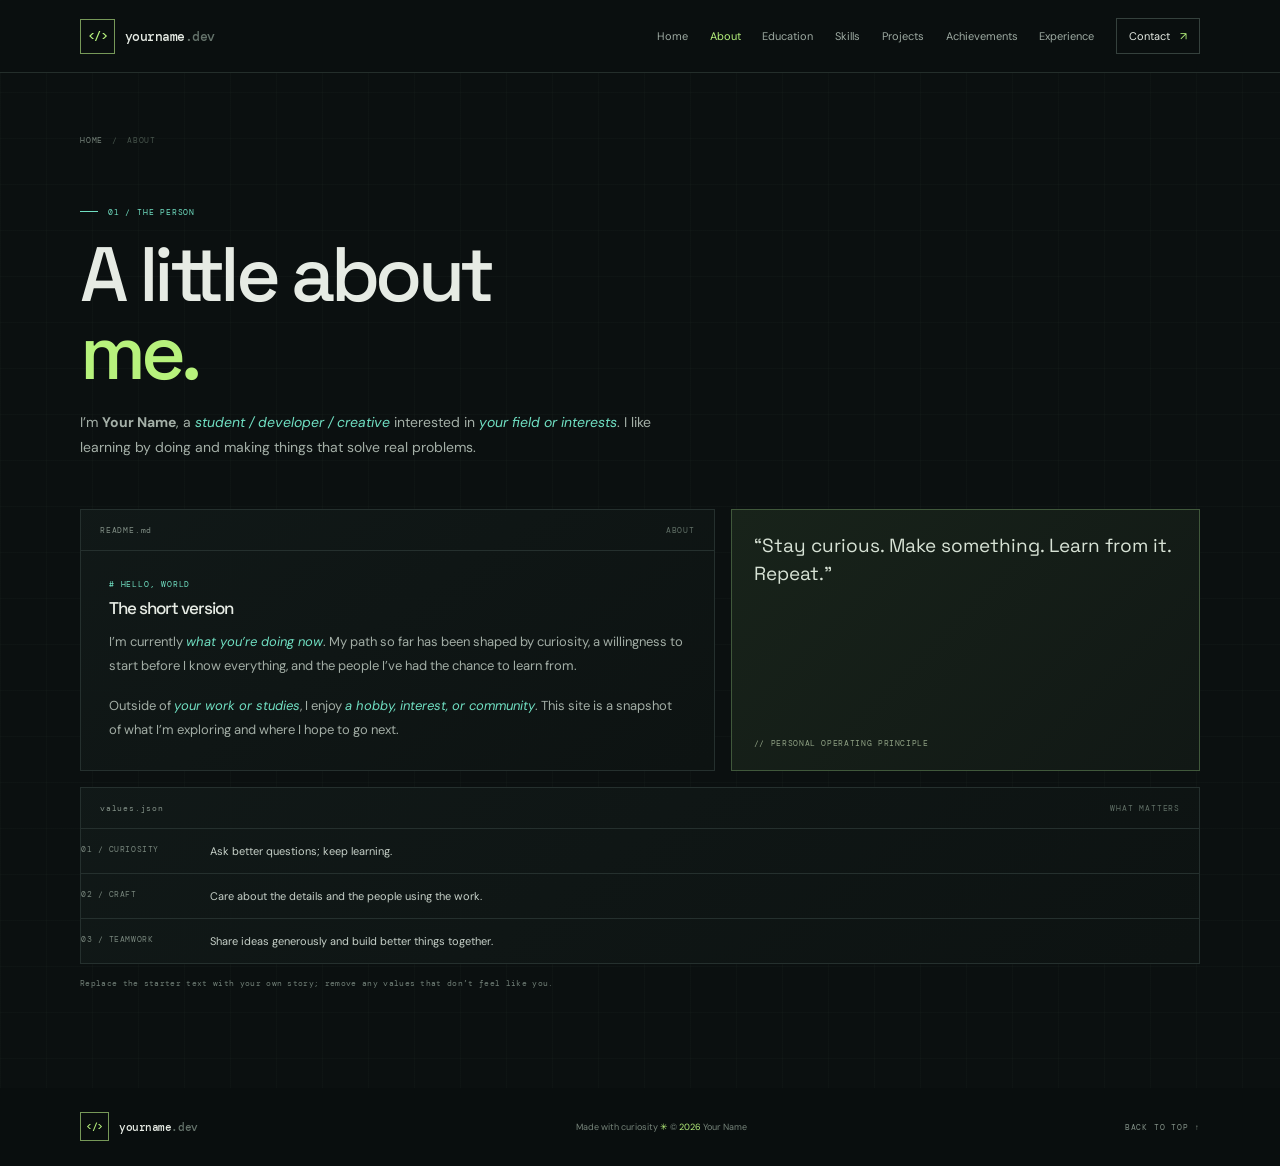
==== about/index.html @ 6dda8ee1 "Designing website" ====
<!doctype html>
<html lang="en">
  <head>
    <meta charset="utf-8"><meta name="viewport" content="width=device-width, initial-scale=1"><meta name="theme-color" content="#0b1010">
    <meta name="description" content="Get to know Your Name, their interests, and what they care about."><title>About — Your Name</title>
    <link rel="preconnect" href="https://fonts.googleapis.com"><link rel="preconnect" href="https://fonts.gstatic.com" crossorigin>
    <link href="https://fonts.googleapis.com/css2?family=DM+Mono:wght@400;500&family=DM+Sans:wght@400;500;600;700&family=Space+Grotesk:wght@400;500;600;700&display=swap" rel="stylesheet"><link rel="stylesheet" href="../style.css"><script src="../script.js" defer></script>
  </head>
  <body>
    <a class="skip-link" href="#main">Skip to content</a>
    <header class="site-header"><nav class="nav shell" aria-label="Main navigation"><a class="brand" href="../"><span class="brand-icon">&lt;/&gt;</span><span>yourname<span class="brand-muted">.dev</span></span></a><button class="menu-toggle" id="menu-toggle" type="button" aria-expanded="false" aria-controls="site-nav" aria-label="Open navigation"><span></span><span></span></button><div class="site-nav" id="site-nav"><a href="../">Home</a><a aria-current="page" href="../about/">About</a><a href="../education/">Education</a><a href="../skills/">Skills</a><a href="../projects/">Projects</a><a href="../achievements/">Achievements</a><a href="../experience/">Experience</a><a class="nav-cta" href="../contact/">Contact <span aria-hidden="true">↗</span></a></div></nav></header>
    <main id="main" class="page-shell shell">
      <div class="page-breadcrumb"><a href="../">HOME</a><span>/</span><span>ABOUT</span></div>
      <header class="page-head"><p class="page-label">01 / THE PERSON</p><h1>A little about<br><span>me.</span></h1><p class="page-lede">I’m <strong>Your Name</strong>, a <span class="placeholder">student / developer / creative</span> interested in <span class="placeholder">your field or interests</span>. I like learning by doing and making things that solve real problems.</p></header>
      <div class="page-grid">
        <section class="content-panel"><div class="panel-heading"><span>README.md</span><span>ABOUT</span></div><div class="content-pad"><span class="detail-label"># HELLO, WORLD</span><h2 class="detail-title">The short version</h2><p class="detail-copy">I’m currently <span class="placeholder">what you’re doing now</span>. My path so far has been shaped by curiosity, a willingness to start before I know everything, and the people I’ve had the chance to learn from.</p><p class="detail-copy">Outside of <span class="placeholder">your work or studies</span>, I enjoy <span class="placeholder">a hobby, interest, or community</span>. This site is a snapshot of what I’m exploring and where I hope to go next.</p></div></section>
        <aside class="quote-panel"><p>“Stay curious. Make something. Learn from it. Repeat.”</p><span>// PERSONAL OPERATING PRINCIPLE</span></aside>
      </div>
      <section class="content-panel spaced-top"><div class="panel-heading"><span>values.json</span><span>WHAT MATTERS</span></div><ul class="data-list content-pad"><li><span>01 / CURIOSITY</span><span>Ask better questions; keep learning.</span></li><li><span>02 / CRAFT</span><span>Care about the details and the people using the work.</span></li><li><span>03 / TEAMWORK</span><span>Share ideas generously and build better things together.</span></li></ul></section>
      <p class="edit-hint">Replace the starter text with your own story; remove any values that don’t feel like you.</p>
    </main>
    <footer class="site-footer"><div class="shell footer-inner"><a class="brand" href="../"><span class="brand-icon">&lt;/&gt;</span><span>yourname<span class="brand-muted">.dev</span></span></a><p>Made with curiosity <span>✳</span> © <span id="year">2026</span> Your Name</p><a class="back-top" href="#main">BACK TO TOP ↑</a></div></footer>
  </body>
</html>
---- style.css ----
:root {
  color-scheme: dark;
  --bg: #0b1010;
  --panel: #101818;
  --panel-raised: #141d1c;
  --line: #25302e;
  --line-bright: #35413d;
  --text: #e6ebe4;
  --muted: #97a39b;
  --quiet: #65736b;
  --green: #b7f27c;
  --mint: #70dfc2;
  --orange: #e4a775;
  --mono: "DM Mono", Consolas, monospace;
  --sans: "DM Sans", Arial, sans-serif;
  --display: "Space Grotesk", Arial, sans-serif;
}

* { box-sizing: border-box; }
html { scroll-behavior: smooth; scroll-padding-top: 85px; }
body { margin: 0; background-color: var(--bg); background-image: linear-gradient(rgb(157 200 162 / 2.2%) 1px, transparent 1px), linear-gradient(90deg, rgb(157 200 162 / 2.2%) 1px, transparent 1px); background-size: 46px 46px; color: var(--text); font-family: var(--sans); -webkit-font-smoothing: antialiased; }
a { color: inherit; text-decoration: none; }
button { font: inherit; }
.shell { width: min(1120px, calc(100% - 64px)); margin-inline: auto; }
.skip-link { position: absolute; z-index: 20; top: 8px; left: 8px; padding: 12px 16px; transform: translateY(-150%); background: var(--green); color: var(--bg); }
.skip-link:focus { transform: translateY(0); }
.site-header { position: sticky; z-index: 10; top: 0; border-bottom: 1px solid rgb(54 68 62 / 60%); background: rgb(11 16 16 / 90%); backdrop-filter: blur(16px); }
.nav { min-height: 72px; display: flex; align-items: center; justify-content: space-between; gap: 25px; }
.brand { display: inline-flex; flex: 0 0 auto; align-items: center; gap: 10px; font-family: var(--mono); font-size: 13px; font-weight: 500; letter-spacing: -.04em; }
.brand-icon { display: grid; width: 35px; height: 35px; place-items: center; border: 1px solid #769858; color: var(--green); font-size: 12px; }
.brand-muted { color: var(--quiet); }
.site-nav { display: flex; align-items: center; gap: clamp(12px, 1.7vw, 23px); color: #9eaaa2; font-size: 11px; }
.site-nav a { transition: color .18s ease; }
.site-nav a:hover, .site-nav a[aria-current="page"] { color: var(--green); }
.site-nav .nav-cta { padding: 10px 12px; border: 1px solid var(--line-bright); color: var(--text); }
.nav-cta span { margin-left: 7px; color: var(--green); }
.menu-toggle { display: none; }
.hero { position: relative; min-height: 620px; display: grid; grid-template-columns: 1.04fr .96fr; align-items: center; gap: 52px; padding-top: 64px; padding-bottom: 104px; overflow: hidden; }
.hero-copy { position: relative; z-index: 1; }
.eyebrow, .section-kicker, .route-number, .window-bar, .line-no, .window-status, .hero-meta, .hero-bottom, .page-breadcrumb, .page-label, .page-tag, .skill-label, .timeline-date, .project-index, .project-category, .contact-ascii, .back-top, .edit-hint, .detail-label { font-family: var(--mono); font-size: 9px; font-weight: 400; letter-spacing: .1em; }
.eyebrow { margin: 0 0 24px; color: #829087; }
.live-dot, .availability-dot { display: inline-block; width: 7px; height: 7px; margin-right: 8px; border-radius: 50%; background: var(--green); box-shadow: 0 0 10px rgb(183 242 124 / 48%); }
.slash { padding: 0 8px; color: #4a5850; }
h1, h2, h3, p { margin-top: 0; }
h1, h2 { font-family: var(--display); font-weight: 500; letter-spacing: -.06em; }
h1 { margin-bottom: 25px; font-size: clamp(52px, 6vw, 76px); line-height: 1.02; }
h1 span, h2 span, h2 em { color: var(--green); font-weight: 500; }
.hero-lede { max-width: 470px; margin-bottom: 30px; color: #a7b1a9; font-size: 14px; line-height: 1.85; }
.hero-lede strong { color: var(--text); font-weight: 600; }
.placeholder { color: var(--mint); font-style: italic; }
.hero-actions { display: flex; flex-wrap: wrap; align-items: center; gap: 12px; }
.button { display: inline-flex; min-height: 46px; align-items: center; justify-content: center; gap: 20px; padding: 0 16px; font-size: 11px; transition: transform .18s ease, background .18s ease, border-color .18s ease; }
.button:hover { transform: translateY(-2px); }
.button-primary { background: var(--green); color: #10170e; font-weight: 700; }
.button-primary:hover { background: #c9ffa0; }
.button-primary span { font-size: 15px; }
.button-quiet { border: 1px solid var(--line-bright); color: #c3cdc5; }
.button-quiet span { color: var(--mint); }
.hero-meta { display: flex; align-items: center; gap: 10px; margin-top: 44px; color: #87948b; font-size: 8px; }
.availability-dot { width: 6px; height: 6px; margin-right: 5px; background: var(--mint); box-shadow: none; }
.meta-divider { color: #455149; }

.code-window { position: relative; z-index: 1; width: min(100%, 465px); justify-self: end; border: 1px solid #34413b; background: #0d1414; box-shadow: 0 24px 80px rgb(0 0 0 / 30%); }
.window-bar { height: 43px; display: grid; grid-template-columns: 1fr 1fr 1fr; align-items: center; border-bottom: 1px solid #26312d; color: #78857d; font-size: 9px; text-align: center; }
.window-dots { display: flex; gap: 5px; padding-left: 14px; }
.window-dots i { width: 7px; height: 7px; border-radius: 50%; background: #536258; }
.window-dots i:first-child { background: #be7c69; }
.window-dots i:nth-child(2) { background: #d7b26d; }
.window-dots i:nth-child(3) { background: #8db979; }
.window-menu { padding-right: 13px; text-align: right; }
.code-body { position: relative; z-index: 1; padding: 27px 19px 22px; background: linear-gradient(145deg, rgb(16 25 23 / 98%), rgb(12 18 18 / 98%)); font-family: var(--mono); font-size: clamp(10px, 1.2vw, 12px); line-height: 2.15; }
.code-line { display: grid; grid-template-columns: 34px 1fr; white-space: nowrap; }
.line-no { color: #526057; font-size: 9px; }
.code-purple { color: #c69bf0; font-weight: 400; }
.code-blue { color: #80c4e6; font-weight: 400; }
.code-green { color: #b7df8c; font-weight: 400; }
.code-orange { color: var(--orange); font-weight: 400; }
.code-cursor { display: flex; align-items: center; gap: 9px; margin: 24px 0 0 34px; padding-top: 12px; border-top: 1px solid #26312d; color: #91a096; font-size: 10px; }
.code-cursor .prompt { color: var(--green); }
.code-cursor i { width: 6px; height: 13px; background: var(--green); animation: blink 1.1s steps(2, start) infinite; }
@keyframes blink { to { visibility: hidden; } }
.window-status { display: flex; justify-content: space-between; gap: 8px; padding: 10px 13px; border-top: 1px solid #26312d; color: #728078; font-size: 7px; letter-spacing: .04em; }
.window-status i { display: inline-block; width: 5px; height: 5px; margin-right: 4px; border-radius: 50%; background: var(--mint); }
.hero-orbit { position: absolute; z-index: -1; width: 180px; height: 180px; border: 1px solid rgb(183 242 124 / 12%); border-radius: 50%; pointer-events: none; }
.orbit-a { top: -76px; right: -72px; }
.orbit-b { right: -24px; bottom: -33px; width: 108px; height: 108px; border-color: rgb(112 223 194 / 14%); }
.hero-bottom { position: absolute; right: 0; bottom: 30px; left: 0; display: flex; justify-content: space-between; color: #5c6a61; font-size: 8px; }
.hero-bottom span span { padding-left: 6px; color: var(--green); }

.intro-strip { border-top: 1px solid var(--line); border-bottom: 1px solid var(--line); background: rgb(16 24 23 / 78%); }
.intro-inner { min-height: 130px; display: grid; grid-template-columns: 170px 1fr auto; gap: 28px; align-items: center; }
.section-kicker { color: #8a968e; font-size: 8px; white-space: nowrap; }
.section-kicker span { color: var(--green); }
.intro-inner > p { max-width: 590px; margin: 0; color: #b1bdb4; font-family: var(--display); font-size: 17px; line-height: 1.6; }
.intro-inner > p em { color: var(--text); font-style: normal; }
.inline-link { color: var(--green); font-size: 10px; white-space: nowrap; }
.inline-link span { padding-left: 7px; }
.routes-section { padding-top: 99px; padding-bottom: 106px; }
.section-heading { display: flex; align-items: end; justify-content: space-between; gap: 30px; margin-bottom: 36px; }
.section-heading .eyebrow { margin-bottom: 13px; }
h2 { margin-bottom: 0; font-size: clamp(38px, 4vw, 52px); line-height: 1.08; }
.section-heading > p { max-width: 260px; margin-bottom: 5px; color: #89968d; font-size: 12px; line-height: 1.7; }
.route-grid { display: grid; grid-template-columns: repeat(4, 1fr); gap: 12px; }
.route-card { position: relative; min-height: 180px; padding: 20px; overflow: hidden; border: 1px solid var(--line); background: linear-gradient(145deg, #121a19, #0d1413); transition: border-color .2s ease, transform .2s ease, background .2s ease; }
.route-card:hover { transform: translateY(-3px); border-color: #708e60; background: #131d18; }
.route-number { position: absolute; top: 20px; right: 19px; color: #5c6a61; font-size: 8px; }
.route-icon { display: block; margin: 3px 0 20px; color: var(--green); font-family: var(--mono); font-size: 22px; }
.route-card h3 { margin-bottom: 7px; font-family: var(--display); font-size: 15px; font-weight: 500; }
.route-card p { max-width: 190px; margin-bottom: 0; color: #839087; font-size: 10px; line-height: 1.65; }
.route-arrow { position: absolute; right: 18px; bottom: 16px; color: #7d8b81; font-size: 13px; transition: color .2s ease, transform .2s ease; }
.route-card:hover .route-arrow { transform: translate(2px, -2px); color: var(--green); }
.route-card-accent { border-color: #536f47; background: linear-gradient(145deg, #18231a, #101815); }
.route-card-accent .route-icon, .route-card-accent .route-arrow { color: var(--green); }
.home-contact { border-top: 1px solid var(--line); border-bottom: 1px solid var(--line); background: #101715; }
.home-contact-inner { position: relative; min-height: 300px; display: grid; grid-template-columns: 170px 1fr; gap: 28px; align-items: start; padding-top: 55px; padding-bottom: 55px; overflow: hidden; }
.home-contact-inner > div { position: relative; z-index: 1; }
.home-contact-inner h2 { margin: -8px 0 23px; font-size: clamp(43px, 5vw, 60px); }
.contact-ascii { position: absolute; right: 6%; bottom: 50px; color: rgb(183 242 124 / 10%); font-size: clamp(42px, 7vw, 85px); letter-spacing: -.1em; }
.site-footer { background: #090e0e; }
.footer-inner { min-height: 78px; display: flex; align-items: center; justify-content: space-between; gap: 18px; }
.footer-inner .brand-icon { width: 29px; height: 29px; font-size: 10px; }
.footer-inner .brand { font-size: 11px; }
.footer-inner p { margin: 0; color: #76847a; font-size: 9px; }
.footer-inner p span { color: var(--green); }
.back-top { color: #829087; font-size: 8px; }
.back-top:hover { color: var(--green); }
:focus-visible { outline: 2px solid var(--green); outline-offset: 4px; }

/* Shared layout for the individual portfolio routes */
.page-shell { min-height: calc(100vh - 151px); padding-top: 62px; padding-bottom: 100px; }
.spaced-top { margin-top: 16px; }
.spaced-top-large { margin-top: 20px; }
.page-breadcrumb { display: flex; gap: 9px; align-items: center; margin-bottom: 51px; color: #758279; font-size: 8px; }
.page-breadcrumb a:hover { color: var(--green); }
.page-breadcrumb span { color: #46534b; }
.page-head { max-width: 760px; margin-bottom: 48px; }
.page-label { display: inline-flex; gap: 10px; align-items: center; margin-bottom: 18px; color: var(--mint); font-size: 8px; }
.page-label::before { width: 18px; height: 1px; background: var(--mint); content: ""; }
.page-head h1 { margin: 0 0 18px; font-size: clamp(49px, 7vw, 77px); }
.page-head h1 span { color: var(--green); }
.page-lede { max-width: 620px; margin: 0; color: #a4afa7; font-size: 14px; line-height: 1.85; }
.content-panel { border: 1px solid var(--line); background: linear-gradient(145deg, rgb(17 25 24 / 95%), rgb(13 19 18 / 96%)); }
.panel-heading { display: flex; justify-content: space-between; gap: 15px; align-items: center; padding: 15px 19px; border-bottom: 1px solid var(--line); color: #829087; font-family: var(--mono); font-size: 8px; letter-spacing: .1em; }
.panel-heading span:last-child { color: #617067; }
.content-pad { padding: 28px; }
.page-grid { display: grid; grid-template-columns: 1.15fr .85fr; gap: 16px; }
.page-grid-equal { grid-template-columns: repeat(2, 1fr); }
.detail-label { display: block; margin-bottom: 10px; color: var(--mint); font-size: 8px; }
.detail-copy { max-width: 640px; margin-bottom: 16px; color: #a2ada5; font-size: 13px; line-height: 1.85; }
.detail-copy:last-child { margin-bottom: 0; }
.detail-title { margin-bottom: 12px; font-family: var(--display); font-size: 17px; font-weight: 500; }
.data-list { margin: 0; padding: 0; list-style: none; }
.data-list li { display: grid; grid-template-columns: 115px 1fr; gap: 14px; padding: 15px 0; border-bottom: 1px solid var(--line); font-size: 11px; }
.data-list li:last-child { border-bottom: 0; }
.data-list span:first-child { color: #78867d; font-family: var(--mono); font-size: 8px; letter-spacing: .07em; }
.data-list span:last-child { color: #c6d0c8; }
.quote-panel { display: flex; min-height: 165px; flex-direction: column; justify-content: space-between; padding: 22px; border: 1px solid #40583b; background: linear-gradient(135deg, #18231a, #111815); }
.quote-panel p { margin-bottom: 15px; color: #d7e2d5; font-family: var(--display); font-size: 19px; line-height: 1.45; }
.quote-panel span { color: #8fa184; font-family: var(--mono); font-size: 8px; letter-spacing: .08em; }
.timeline { border-top: 1px solid var(--line); }
.timeline-item { display: grid; grid-template-columns: 140px 1fr 25px; gap: 20px; align-items: start; padding: 23px 4px; border-bottom: 1px solid var(--line); }
.timeline-date { padding-top: 4px; color: var(--mint); font-size: 8px; }
.timeline-item h2, .timeline-item h3 { margin-bottom: 7px; font-family: var(--display); font-size: 16px; font-weight: 500; letter-spacing: -.02em; }
.timeline-place { margin-bottom: 8px; color: #99a59c; font-size: 11px; }
.timeline-detail { max-width: 650px; margin: 0; color: #7f8d83; font-size: 11px; line-height: 1.75; }
.timeline-arrow { color: var(--green); font-family: var(--mono); font-size: 13px; }
.skill-groups { display: grid; gap: 12px; }
.skill-group { padding: 20px; border: 1px solid var(--line); background: #101716; }
.skill-label { display: block; margin-bottom: 15px; color: var(--mint); font-size: 8px; }
.skill-tags { display: flex; flex-wrap: wrap; gap: 8px; }
.skill-tags span { padding: 9px 11px; border: 1px solid #303c36; color: #c0ccc3; font-size: 10px; }
.project-list { display: grid; grid-template-columns: repeat(2, 1fr); gap: 14px; }
.project-card { border: 1px solid var(--line); background: #101716; }
.project-art { position: relative; min-height: 170px; display: grid; place-items: center; overflow: hidden; border-bottom: 1px solid var(--line); background: radial-gradient(ellipse at 68% 30%, rgb(183 242 124 / 17%), transparent 48%), linear-gradient(135deg, #14221b, #101716); }
.project-art::before, .project-art::after { position: absolute; width: 180px; height: 180px; border: 1px solid rgb(183 242 124 / 15%); border-radius: 50%; content: ""; }
.project-art::after { width: 120px; height: 120px; border-color: rgb(112 223 194 / 20%); }
.project-art-peach { background: radial-gradient(ellipse at 65% 35%, rgb(228 167 117 / 19%), transparent 47%), linear-gradient(135deg, #201b17, #101716); }
.project-art-blue { background: radial-gradient(ellipse at 65% 35%, rgb(112 185 223 / 18%), transparent 47%), linear-gradient(135deg, #141b22, #101716); }
.project-art-text { position: relative; z-index: 1; color: #d6e0d6; font-family: var(--mono); font-size: 11px; letter-spacing: .14em; }
.project-info { padding: 19px; }
.project-info h2, .project-info h3 { margin-bottom: 8px; font-family: var(--display); font-size: 16px; font-weight: 500; }
.project-info p { margin-bottom: 14px; color: #89968c; font-size: 11px; line-height: 1.7; }
.project-meta { display: flex; justify-content: space-between; gap: 10px; color: #79867e; font-family: var(--mono); font-size: 7px; letter-spacing: .07em; }
.achievement-list { border-top: 1px solid var(--line); }
.achievement { display: grid; grid-template-columns: 105px 1fr 35px; gap: 18px; align-items: center; padding: 21px 5px; border-bottom: 1px solid var(--line); }
.achievement-year { color: var(--mint); font-family: var(--mono); font-size: 8px; }
.achievement h2, .achievement h3 { margin-bottom: 6px; font-family: var(--display); font-size: 15px; font-weight: 500; letter-spacing: -.02em; }
.achievement p { margin: 0; color: #89968c; font-size: 10px; line-height: 1.6; }
.achievement-mark { color: var(--green); font-size: 17px; text-align: center; }
.contact-grid { display: grid; grid-template-columns: 1fr 1fr; gap: 14px; }
.contact-card { display: flex; min-height: 110px; flex-direction: column; justify-content: space-between; padding: 18px; border: 1px solid var(--line); background: #101716; transition: border-color .2s ease; }
a.contact-card:hover { border-color: #6d8d5b; }
.contact-card-label { color: #839087; font-family: var(--mono); font-size: 8px; letter-spacing: .1em; }
.contact-card-value { display: flex; justify-content: space-between; gap: 12px; color: #dce5dc; font-size: 13px; overflow-wrap: anywhere; }
.contact-card-value span:last-child { color: var(--green); }
.edit-hint { margin: 14px 0 0; color: #728078; font-size: 8px; letter-spacing: .04em; }

@media (max-width: 1050px) {
  .site-nav { gap: 12px; font-size: 10px; }
  .brand { font-size: 11px; }
  .hero { gap: 30px; }
}
@media (max-width: 820px) {
  .shell { width: min(100% - 48px, 680px); }
  .nav { min-height: 66px; }
  .menu-toggle { display: flex; width: 40px; height: 40px; flex-direction: column; align-items: center; justify-content: center; gap: 6px; border: 1px solid var(--line-bright); background: transparent; cursor: pointer; }
  .menu-toggle span { width: 16px; height: 1px; background: var(--text); transition: transform .18s ease; }
  .menu-toggle[aria-expanded="true"] span:first-child { transform: translateY(3.5px) rotate(45deg); }
  .menu-toggle[aria-expanded="true"] span:last-child { transform: translateY(-3.5px) rotate(-45deg); }
  .site-nav { position: absolute; top: 65px; right: 0; left: 0; display: none; align-items: stretch; gap: 0; padding: 8px 24px 20px; border-bottom: 1px solid var(--line); background: #0b1010; }
  .site-nav.is-open { display: flex; flex-direction: column; }
  .site-nav a { padding: 12px 0; border-bottom: 1px solid #202a26; }
  .site-nav .nav-cta { align-self: flex-start; margin-top: 12px; padding: 10px 12px; border: 1px solid var(--line-bright); }
  .hero { min-height: auto; grid-template-columns: 1fr .9fr; gap: 22px; padding-top: 75px; padding-bottom: 105px; }
  h1 { font-size: clamp(47px, 7.5vw, 64px); }
  .code-body { padding-inline: 12px; }
  .intro-inner { grid-template-columns: 130px 1fr; gap: 20px; padding-top: 25px; padding-bottom: 25px; }
  .intro-inner .inline-link { grid-column: 2; }
  .route-grid { grid-template-columns: repeat(2, 1fr); }
  .page-shell { padding-top: 42px; }
}
@media (max-width: 560px) {
  .shell { width: calc(100% - 36px); }
  .hero { display: flex; flex-direction: column; align-items: stretch; gap: 42px; padding-top: 63px; padding-bottom: 85px; }
  .hero-copy { max-width: 450px; }
  h1 { font-size: clamp(48px, 13vw, 68px); }
  .hero-lede { font-size: 13px; }
  .hero-meta { flex-wrap: wrap; margin-top: 32px; }
  .code-window { width: 100%; }
  .code-body { padding: 21px 16px; font-size: 11px; }
  .hero-bottom { bottom: 27px; font-size: 7px; }
  .intro-inner { grid-template-columns: 1fr; gap: 13px; padding-top: 24px; padding-bottom: 24px; }
  .intro-inner > p { font-size: 16px; }
  .intro-inner .inline-link { grid-column: auto; }
  .routes-section { padding-top: 68px; padding-bottom: 70px; }
  .section-heading { align-items: start; flex-direction: column; gap: 15px; }
  .section-heading > p { margin-bottom: 0; }
  .route-grid { gap: 9px; }
  .route-card { min-height: 165px; padding: 15px; }
  .route-number { top: 15px; right: 14px; }
  .route-icon { margin-bottom: 16px; }
  .route-card h3 { font-size: 14px; }
  .route-card p { font-size: 9px; }
  .home-contact-inner { min-height: 270px; grid-template-columns: 1fr; gap: 30px; padding-top: 35px; padding-bottom: 40px; }
  .contact-ascii { right: 0; bottom: 22px; font-size: 40px; }
  .footer-inner { min-height: 0; flex-wrap: wrap; padding-top: 19px; padding-bottom: 19px; }
  .footer-inner p { order: 3; width: 100%; }
  .page-shell { min-height: calc(100vh - 130px); padding-top: 32px; padding-bottom: 70px; }
  .page-breadcrumb { margin-bottom: 36px; }
  .page-head { margin-bottom: 32px; }
  .page-head h1 { font-size: clamp(47px, 13vw, 64px); }
  .page-lede { font-size: 12px; }
  .page-grid, .page-grid-equal, .project-list, .contact-grid { grid-template-columns: 1fr; }
  .content-pad { padding: 20px; }
  .timeline-item { grid-template-columns: 1fr 20px; gap: 12px; }
  .timeline-date { grid-column: 1 / -1; }
  .timeline-item > div { grid-column: 1; }
  .timeline-arrow { grid-column: 2; grid-row: 2; }
  .achievement { grid-template-columns: 65px 1fr 20px; gap: 10px; }
  .achievement h2, .achievement h3 { font-size: 13px; line-height: 1.4; }
  .data-list li { grid-template-columns: 85px 1fr; gap: 9px; }
}
@media (prefers-reduced-motion: reduce) {
  *, *::before, *::after { scroll-behavior: auto !important; animation-duration: .01ms !important; animation-iteration-count: 1 !important; transition-duration: .01ms !important; }
}
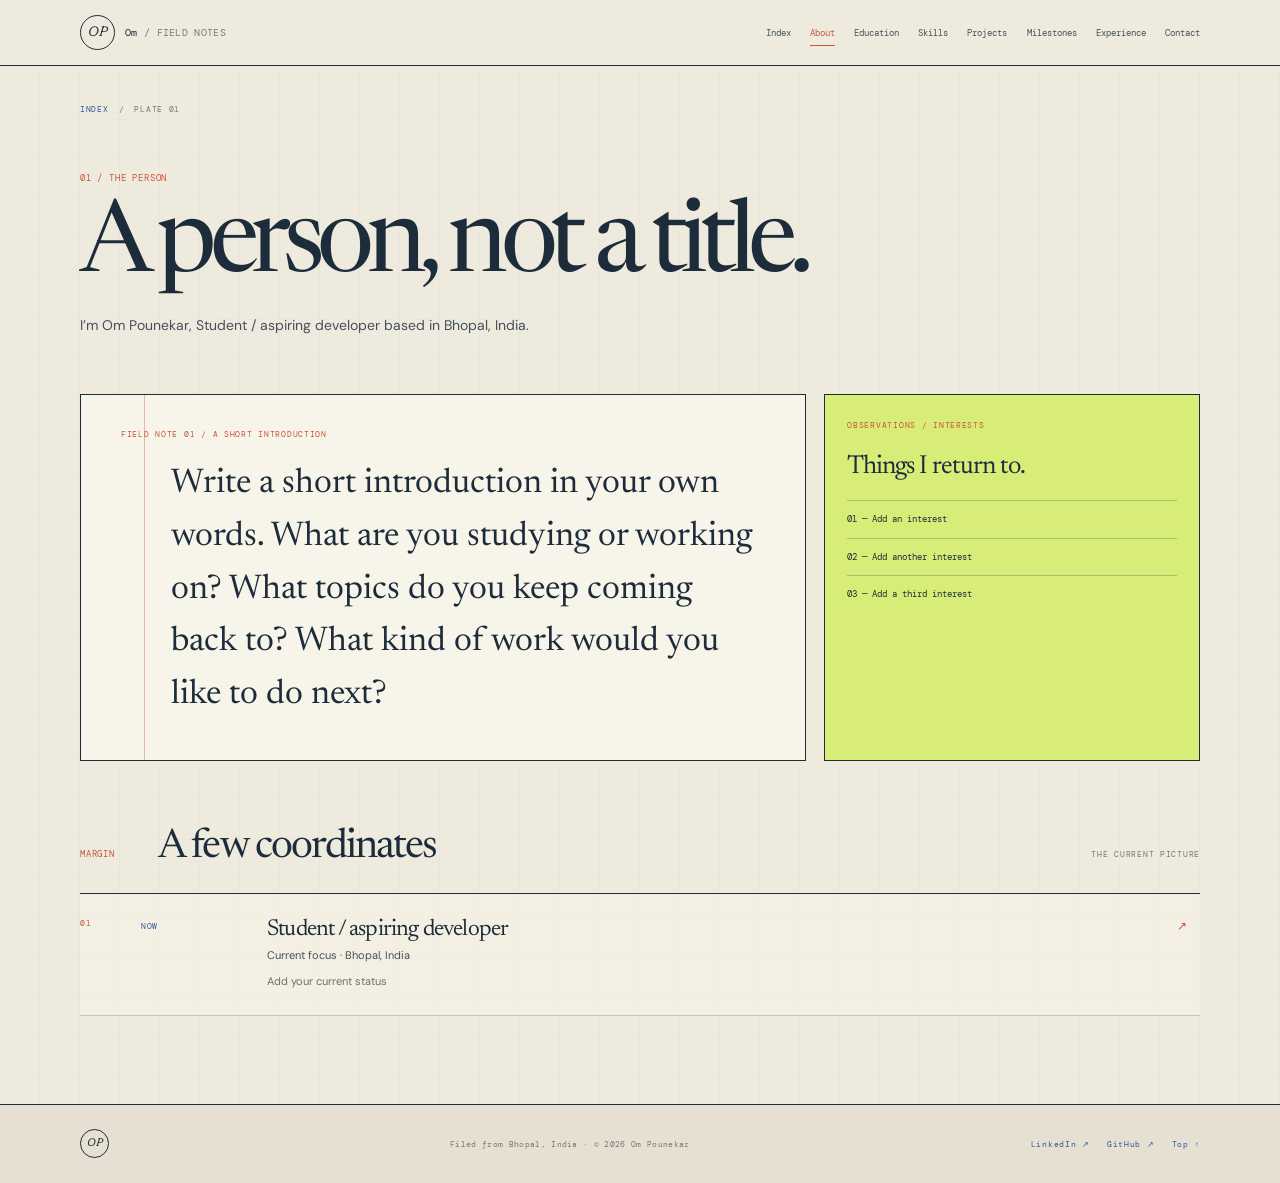
==== commit aadd8935: "New design" ====
--- a/about/index.html
+++ b/about/index.html
@@ -1,24 +1,20 @@
 <!doctype html>
 <html lang="en">
   <head>
-    <meta charset="utf-8"><meta name="viewport" content="width=device-width, initial-scale=1"><meta name="theme-color" content="#0b1010">
-    <meta name="description" content="Get to know Your Name, their interests, and what they care about."><title>About — Your Name</title>
-    <link rel="preconnect" href="https://fonts.googleapis.com"><link rel="preconnect" href="https://fonts.gstatic.com" crossorigin>
-    <link href="https://fonts.googleapis.com/css2?family=DM+Mono:wght@400;500&family=DM+Sans:wght@400;500;600;700&family=Space+Grotesk:wght@400;500;600;700&display=swap" rel="stylesheet"><link rel="stylesheet" href="../style.css"><script src="../script.js" defer></script>
+    <meta charset="utf-8">
+    <meta name="viewport" content="width=device-width, initial-scale=1">
+    <meta name="theme-color" content="#eeeadd">
+    <meta name="description" content="About Om Pounekar — interests, background, and current focus.">
+    <title>About — Om Pounekar</title>
+    <link rel="preconnect" href="https://fonts.googleapis.com">
+    <link rel="preconnect" href="https://fonts.gstatic.com" crossorigin>
+    <link href="https://fonts.googleapis.com/css2?family=DM+Mono:wght@400;500&family=DM+Sans:wght@400;500;600;700&family=Newsreader:opsz,wght@6..72,400;6..72,500;6..72,600&family=Space+Grotesk:wght@400;500;600;700&display=swap" rel="stylesheet">
+    <link rel="stylesheet" href="../style.css">
+    <script src="../script.js" defer></script>
   </head>
-  <body>
+  <body data-page="about" data-base="../" data-profile="../profile.json">
     <a class="skip-link" href="#main">Skip to content</a>
-    <header class="site-header"><nav class="nav shell" aria-label="Main navigation"><a class="brand" href="../"><span class="brand-icon">&lt;/&gt;</span><span>yourname<span class="brand-muted">.dev</span></span></a><button class="menu-toggle" id="menu-toggle" type="button" aria-expanded="false" aria-controls="site-nav" aria-label="Open navigation"><span></span><span></span></button><div class="site-nav" id="site-nav"><a href="../">Home</a><a aria-current="page" href="../about/">About</a><a href="../education/">Education</a><a href="../skills/">Skills</a><a href="../projects/">Projects</a><a href="../achievements/">Achievements</a><a href="../experience/">Experience</a><a class="nav-cta" href="../contact/">Contact <span aria-hidden="true">↗</span></a></div></nav></header>
-    <main id="main" class="page-shell shell">
-      <div class="page-breadcrumb"><a href="../">HOME</a><span>/</span><span>ABOUT</span></div>
-      <header class="page-head"><p class="page-label">01 / THE PERSON</p><h1>A little about<br><span>me.</span></h1><p class="page-lede">I’m <strong>Your Name</strong>, a <span class="placeholder">student / developer / creative</span> interested in <span class="placeholder">your field or interests</span>. I like learning by doing and making things that solve real problems.</p></header>
-      <div class="page-grid">
-        <section class="content-panel"><div class="panel-heading"><span>README.md</span><span>ABOUT</span></div><div class="content-pad"><span class="detail-label"># HELLO, WORLD</span><h2 class="detail-title">The short version</h2><p class="detail-copy">I’m currently <span class="placeholder">what you’re doing now</span>. My path so far has been shaped by curiosity, a willingness to start before I know everything, and the people I’ve had the chance to learn from.</p><p class="detail-copy">Outside of <span class="placeholder">your work or studies</span>, I enjoy <span class="placeholder">a hobby, interest, or community</span>. This site is a snapshot of what I’m exploring and where I hope to go next.</p></div></section>
-        <aside class="quote-panel"><p>“Stay curious. Make something. Learn from it. Repeat.”</p><span>// PERSONAL OPERATING PRINCIPLE</span></aside>
-      </div>
-      <section class="content-panel spaced-top"><div class="panel-heading"><span>values.json</span><span>WHAT MATTERS</span></div><ul class="data-list content-pad"><li><span>01 / CURIOSITY</span><span>Ask better questions; keep learning.</span></li><li><span>02 / CRAFT</span><span>Care about the details and the people using the work.</span></li><li><span>03 / TEAMWORK</span><span>Share ideas generously and build better things together.</span></li></ul></section>
-      <p class="edit-hint">Replace the starter text with your own story; remove any values that don’t feel like you.</p>
-    </main>
-    <footer class="site-footer"><div class="shell footer-inner"><a class="brand" href="../"><span class="brand-icon">&lt;/&gt;</span><span>yourname<span class="brand-muted">.dev</span></span></a><p>Made with curiosity <span>✳</span> © <span id="year">2026</span> Your Name</p><a class="back-top" href="#main">BACK TO TOP ↑</a></div></footer>
+    <div id="app"><p class="loading-note">Unfolding the field notes…</p></div>
+    <noscript>This portfolio needs JavaScript to display the profile stored in profile.json.</noscript>
   </body>
 </html>
--- a/style.css
+++ b/style.css
@@ -1,265 +1,299 @@
 :root {
-  color-scheme: dark;
-  --bg: #0b1010;
-  --panel: #101818;
-  --panel-raised: #141d1c;
-  --line: #25302e;
-  --line-bright: #35413d;
-  --text: #e6ebe4;
-  --muted: #97a39b;
-  --quiet: #65736b;
-  --green: #b7f27c;
-  --mint: #70dfc2;
-  --orange: #e4a775;
+  color-scheme: light;
+  --paper: #eeeadd;
+  --paper-light: #f7f4e9;
+  --paper-shadow: #ded8c7;
+  --ink: #1d2c3b;
+  --ink-soft: #44515a;
+  --muted: #767a74;
+  --line: #c9c4b5;
+  --line-dark: #a9a495;
+  --red: #c95638;
+  --blue: #3159a1;
+  --acid: #d7ed78;
   --mono: "DM Mono", Consolas, monospace;
   --sans: "DM Sans", Arial, sans-serif;
   --display: "Space Grotesk", Arial, sans-serif;
+  --serif: "Newsreader", Georgia, serif;
 }
 
 * { box-sizing: border-box; }
 html { scroll-behavior: smooth; scroll-padding-top: 85px; }
-body { margin: 0; background-color: var(--bg); background-image: linear-gradient(rgb(157 200 162 / 2.2%) 1px, transparent 1px), linear-gradient(90deg, rgb(157 200 162 / 2.2%) 1px, transparent 1px); background-size: 46px 46px; color: var(--text); font-family: var(--sans); -webkit-font-smoothing: antialiased; }
+body {
+  margin: 0;
+  background-color: var(--paper);
+  background-image: linear-gradient(90deg, transparent 0 39px, rgb(49 89 161 / 6%) 40px, transparent 41px), linear-gradient(transparent 0 39px, rgb(49 89 161 / 6%) 40px, transparent 41px);
+  background-size: 40px 40px;
+  color: var(--ink);
+  font-family: var(--sans);
+  -webkit-font-smoothing: antialiased;
+}
 a { color: inherit; text-decoration: none; }
 button { font: inherit; }
-.shell { width: min(1120px, calc(100% - 64px)); margin-inline: auto; }
-.skip-link { position: absolute; z-index: 20; top: 8px; left: 8px; padding: 12px 16px; transform: translateY(-150%); background: var(--green); color: var(--bg); }
+::selection { background: var(--acid); color: var(--ink); }
+.shell { width: min(1120px, calc(100% - 72px)); margin-inline: auto; }
+.skip-link { position: absolute; z-index: 20; top: 8px; left: 8px; padding: 12px 16px; transform: translateY(-150%); background: var(--ink); color: var(--paper-light); }
 .skip-link:focus { transform: translateY(0); }
-.site-header { position: sticky; z-index: 10; top: 0; border-bottom: 1px solid rgb(54 68 62 / 60%); background: rgb(11 16 16 / 90%); backdrop-filter: blur(16px); }
-.nav { min-height: 72px; display: flex; align-items: center; justify-content: space-between; gap: 25px; }
-.brand { display: inline-flex; flex: 0 0 auto; align-items: center; gap: 10px; font-family: var(--mono); font-size: 13px; font-weight: 500; letter-spacing: -.04em; }
-.brand-icon { display: grid; width: 35px; height: 35px; place-items: center; border: 1px solid #769858; color: var(--green); font-size: 12px; }
-.brand-muted { color: var(--quiet); }
-.site-nav { display: flex; align-items: center; gap: clamp(12px, 1.7vw, 23px); color: #9eaaa2; font-size: 11px; }
-.site-nav a { transition: color .18s ease; }
-.site-nav a:hover, .site-nav a[aria-current="page"] { color: var(--green); }
-.site-nav .nav-cta { padding: 10px 12px; border: 1px solid var(--line-bright); color: var(--text); }
-.nav-cta span { margin-left: 7px; color: var(--green); }
+.site-header { position: sticky; z-index: 10; top: 0; border-bottom: 1px solid var(--ink); background: rgb(238 234 221 / 94%); backdrop-filter: blur(12px); }
+.nav { min-height: 65px; display: flex; align-items: center; justify-content: space-between; gap: 20px; }
+.brand { display: inline-flex; flex: 0 0 auto; align-items: center; gap: 10px; }
+.brand-seal, .footer-mark { display: grid; width: 35px; height: 35px; place-items: center; border: 1px solid var(--ink); border-radius: 50%; font-family: var(--serif); font-size: 14px; font-style: italic; }
+.brand-name { font-family: var(--mono); font-size: 10px; letter-spacing: .03em; }
+.brand-suffix { color: var(--muted); }
+.site-nav { display: flex; align-items: center; gap: clamp(10px, 1.5vw, 20px); }
+.site-nav a { position: relative; padding: 8px 0; color: var(--ink-soft); font-family: var(--mono); font-size: 9px; transition: color .18s ease; }
+.site-nav a:hover, .site-nav a[aria-current="page"] { color: var(--red); }
+.site-nav a[aria-current="page"]::after { position: absolute; right: 0; bottom: 1px; left: 0; height: 1px; background: var(--red); content: ""; }
 .menu-toggle { display: none; }
-.hero { position: relative; min-height: 620px; display: grid; grid-template-columns: 1.04fr .96fr; align-items: center; gap: 52px; padding-top: 64px; padding-bottom: 104px; overflow: hidden; }
+
+.home-page { position: relative; }
+.home-hero { position: relative; min-height: 650px; display: grid; grid-template-columns: 1.02fr .98fr; gap: 54px; align-items: center; padding-top: 62px; padding-bottom: 92px; border-bottom: 1px solid var(--ink); }
 .hero-copy { position: relative; z-index: 1; }
-.eyebrow, .section-kicker, .route-number, .window-bar, .line-no, .window-status, .hero-meta, .hero-bottom, .page-breadcrumb, .page-label, .page-tag, .skill-label, .timeline-date, .project-index, .project-category, .contact-ascii, .back-top, .edit-hint, .detail-label { font-family: var(--mono); font-size: 9px; font-weight: 400; letter-spacing: .1em; }
-.eyebrow { margin: 0 0 24px; color: #829087; }
-.live-dot, .availability-dot { display: inline-block; width: 7px; height: 7px; margin-right: 8px; border-radius: 50%; background: var(--green); box-shadow: 0 0 10px rgb(183 242 124 / 48%); }
-.slash { padding: 0 8px; color: #4a5850; }
-h1, h2, h3, p { margin-top: 0; }
-h1, h2 { font-family: var(--display); font-weight: 500; letter-spacing: -.06em; }
-h1 { margin-bottom: 25px; font-size: clamp(52px, 6vw, 76px); line-height: 1.02; }
-h1 span, h2 span, h2 em { color: var(--green); font-weight: 500; }
-.hero-lede { max-width: 470px; margin-bottom: 30px; color: #a7b1a9; font-size: 14px; line-height: 1.85; }
-.hero-lede strong { color: var(--text); font-weight: 600; }
-.placeholder { color: var(--mint); font-style: italic; }
-.hero-actions { display: flex; flex-wrap: wrap; align-items: center; gap: 12px; }
-.button { display: inline-flex; min-height: 46px; align-items: center; justify-content: center; gap: 20px; padding: 0 16px; font-size: 11px; transition: transform .18s ease, background .18s ease, border-color .18s ease; }
-.button:hover { transform: translateY(-2px); }
-.button-primary { background: var(--green); color: #10170e; font-weight: 700; }
-.button-primary:hover { background: #c9ffa0; }
-.button-primary span { font-size: 15px; }
-.button-quiet { border: 1px solid var(--line-bright); color: #c3cdc5; }
-.button-quiet span { color: var(--mint); }
-.hero-meta { display: flex; align-items: center; gap: 10px; margin-top: 44px; color: #87948b; font-size: 8px; }
-.availability-dot { width: 6px; height: 6px; margin-right: 5px; background: var(--mint); box-shadow: none; }
-.meta-divider { color: #455149; }
-
-.code-window { position: relative; z-index: 1; width: min(100%, 465px); justify-self: end; border: 1px solid #34413b; background: #0d1414; box-shadow: 0 24px 80px rgb(0 0 0 / 30%); }
-.window-bar { height: 43px; display: grid; grid-template-columns: 1fr 1fr 1fr; align-items: center; border-bottom: 1px solid #26312d; color: #78857d; font-size: 9px; text-align: center; }
-.window-dots { display: flex; gap: 5px; padding-left: 14px; }
-.window-dots i { width: 7px; height: 7px; border-radius: 50%; background: #536258; }
-.window-dots i:first-child { background: #be7c69; }
-.window-dots i:nth-child(2) { background: #d7b26d; }
-.window-dots i:nth-child(3) { background: #8db979; }
-.window-menu { padding-right: 13px; text-align: right; }
-.code-body { position: relative; z-index: 1; padding: 27px 19px 22px; background: linear-gradient(145deg, rgb(16 25 23 / 98%), rgb(12 18 18 / 98%)); font-family: var(--mono); font-size: clamp(10px, 1.2vw, 12px); line-height: 2.15; }
-.code-line { display: grid; grid-template-columns: 34px 1fr; white-space: nowrap; }
-.line-no { color: #526057; font-size: 9px; }
-.code-purple { color: #c69bf0; font-weight: 400; }
-.code-blue { color: #80c4e6; font-weight: 400; }
-.code-green { color: #b7df8c; font-weight: 400; }
-.code-orange { color: var(--orange); font-weight: 400; }
-.code-cursor { display: flex; align-items: center; gap: 9px; margin: 24px 0 0 34px; padding-top: 12px; border-top: 1px solid #26312d; color: #91a096; font-size: 10px; }
-.code-cursor .prompt { color: var(--green); }
-.code-cursor i { width: 6px; height: 13px; background: var(--green); animation: blink 1.1s steps(2, start) infinite; }
-@keyframes blink { to { visibility: hidden; } }
-.window-status { display: flex; justify-content: space-between; gap: 8px; padding: 10px 13px; border-top: 1px solid #26312d; color: #728078; font-size: 7px; letter-spacing: .04em; }
-.window-status i { display: inline-block; width: 5px; height: 5px; margin-right: 4px; border-radius: 50%; background: var(--mint); }
-.hero-orbit { position: absolute; z-index: -1; width: 180px; height: 180px; border: 1px solid rgb(183 242 124 / 12%); border-radius: 50%; pointer-events: none; }
-.orbit-a { top: -76px; right: -72px; }
-.orbit-b { right: -24px; bottom: -33px; width: 108px; height: 108px; border-color: rgb(112 223 194 / 14%); }
-.hero-bottom { position: absolute; right: 0; bottom: 30px; left: 0; display: flex; justify-content: space-between; color: #5c6a61; font-size: 8px; }
-.hero-bottom span span { padding-left: 6px; color: var(--green); }
-
-.intro-strip { border-top: 1px solid var(--line); border-bottom: 1px solid var(--line); background: rgb(16 24 23 / 78%); }
-.intro-inner { min-height: 130px; display: grid; grid-template-columns: 170px 1fr auto; gap: 28px; align-items: center; }
-.section-kicker { color: #8a968e; font-size: 8px; white-space: nowrap; }
-.section-kicker span { color: var(--green); }
-.intro-inner > p { max-width: 590px; margin: 0; color: #b1bdb4; font-family: var(--display); font-size: 17px; line-height: 1.6; }
-.intro-inner > p em { color: var(--text); font-style: normal; }
-.inline-link { color: var(--green); font-size: 10px; white-space: nowrap; }
-.inline-link span { padding-left: 7px; }
-.routes-section { padding-top: 99px; padding-bottom: 106px; }
-.section-heading { display: flex; align-items: end; justify-content: space-between; gap: 30px; margin-bottom: 36px; }
-.section-heading .eyebrow { margin-bottom: 13px; }
-h2 { margin-bottom: 0; font-size: clamp(38px, 4vw, 52px); line-height: 1.08; }
-.section-heading > p { max-width: 260px; margin-bottom: 5px; color: #89968d; font-size: 12px; line-height: 1.7; }
-.route-grid { display: grid; grid-template-columns: repeat(4, 1fr); gap: 12px; }
-.route-card { position: relative; min-height: 180px; padding: 20px; overflow: hidden; border: 1px solid var(--line); background: linear-gradient(145deg, #121a19, #0d1413); transition: border-color .2s ease, transform .2s ease, background .2s ease; }
-.route-card:hover { transform: translateY(-3px); border-color: #708e60; background: #131d18; }
-.route-number { position: absolute; top: 20px; right: 19px; color: #5c6a61; font-size: 8px; }
-.route-icon { display: block; margin: 3px 0 20px; color: var(--green); font-family: var(--mono); font-size: 22px; }
-.route-card h3 { margin-bottom: 7px; font-family: var(--display); font-size: 15px; font-weight: 500; }
-.route-card p { max-width: 190px; margin-bottom: 0; color: #839087; font-size: 10px; line-height: 1.65; }
-.route-arrow { position: absolute; right: 18px; bottom: 16px; color: #7d8b81; font-size: 13px; transition: color .2s ease, transform .2s ease; }
-.route-card:hover .route-arrow { transform: translate(2px, -2px); color: var(--green); }
-.route-card-accent { border-color: #536f47; background: linear-gradient(145deg, #18231a, #101815); }
-.route-card-accent .route-icon, .route-card-accent .route-arrow { color: var(--green); }
-.home-contact { border-top: 1px solid var(--line); border-bottom: 1px solid var(--line); background: #101715; }
-.home-contact-inner { position: relative; min-height: 300px; display: grid; grid-template-columns: 170px 1fr; gap: 28px; align-items: start; padding-top: 55px; padding-bottom: 55px; overflow: hidden; }
-.home-contact-inner > div { position: relative; z-index: 1; }
-.home-contact-inner h2 { margin: -8px 0 23px; font-size: clamp(43px, 5vw, 60px); }
-.contact-ascii { position: absolute; right: 6%; bottom: 50px; color: rgb(183 242 124 / 10%); font-size: clamp(42px, 7vw, 85px); letter-spacing: -.1em; }
-.site-footer { background: #090e0e; }
-.footer-inner { min-height: 78px; display: flex; align-items: center; justify-content: space-between; gap: 18px; }
-.footer-inner .brand-icon { width: 29px; height: 29px; font-size: 10px; }
-.footer-inner .brand { font-size: 11px; }
-.footer-inner p { margin: 0; color: #76847a; font-size: 9px; }
-.footer-inner p span { color: var(--green); }
-.back-top { color: #829087; font-size: 8px; }
-.back-top:hover { color: var(--green); }
-:focus-visible { outline: 2px solid var(--green); outline-offset: 4px; }
-
-/* Shared layout for the individual portfolio routes */
-.page-shell { min-height: calc(100vh - 151px); padding-top: 62px; padding-bottom: 100px; }
-.spaced-top { margin-top: 16px; }
-.spaced-top-large { margin-top: 20px; }
-.page-breadcrumb { display: flex; gap: 9px; align-items: center; margin-bottom: 51px; color: #758279; font-size: 8px; }
-.page-breadcrumb a:hover { color: var(--green); }
-.page-breadcrumb span { color: #46534b; }
-.page-head { max-width: 760px; margin-bottom: 48px; }
-.page-label { display: inline-flex; gap: 10px; align-items: center; margin-bottom: 18px; color: var(--mint); font-size: 8px; }
-.page-label::before { width: 18px; height: 1px; background: var(--mint); content: ""; }
-.page-head h1 { margin: 0 0 18px; font-size: clamp(49px, 7vw, 77px); }
-.page-head h1 span { color: var(--green); }
-.page-lede { max-width: 620px; margin: 0; color: #a4afa7; font-size: 14px; line-height: 1.85; }
-.content-panel { border: 1px solid var(--line); background: linear-gradient(145deg, rgb(17 25 24 / 95%), rgb(13 19 18 / 96%)); }
-.panel-heading { display: flex; justify-content: space-between; gap: 15px; align-items: center; padding: 15px 19px; border-bottom: 1px solid var(--line); color: #829087; font-family: var(--mono); font-size: 8px; letter-spacing: .1em; }
-.panel-heading span:last-child { color: #617067; }
-.content-pad { padding: 28px; }
-.page-grid { display: grid; grid-template-columns: 1.15fr .85fr; gap: 16px; }
-.page-grid-equal { grid-template-columns: repeat(2, 1fr); }
-.detail-label { display: block; margin-bottom: 10px; color: var(--mint); font-size: 8px; }
-.detail-copy { max-width: 640px; margin-bottom: 16px; color: #a2ada5; font-size: 13px; line-height: 1.85; }
-.detail-copy:last-child { margin-bottom: 0; }
-.detail-title { margin-bottom: 12px; font-family: var(--display); font-size: 17px; font-weight: 500; }
-.data-list { margin: 0; padding: 0; list-style: none; }
-.data-list li { display: grid; grid-template-columns: 115px 1fr; gap: 14px; padding: 15px 0; border-bottom: 1px solid var(--line); font-size: 11px; }
-.data-list li:last-child { border-bottom: 0; }
-.data-list span:first-child { color: #78867d; font-family: var(--mono); font-size: 8px; letter-spacing: .07em; }
-.data-list span:last-child { color: #c6d0c8; }
-.quote-panel { display: flex; min-height: 165px; flex-direction: column; justify-content: space-between; padding: 22px; border: 1px solid #40583b; background: linear-gradient(135deg, #18231a, #111815); }
-.quote-panel p { margin-bottom: 15px; color: #d7e2d5; font-family: var(--display); font-size: 19px; line-height: 1.45; }
-.quote-panel span { color: #8fa184; font-family: var(--mono); font-size: 8px; letter-spacing: .08em; }
-.timeline { border-top: 1px solid var(--line); }
-.timeline-item { display: grid; grid-template-columns: 140px 1fr 25px; gap: 20px; align-items: start; padding: 23px 4px; border-bottom: 1px solid var(--line); }
-.timeline-date { padding-top: 4px; color: var(--mint); font-size: 8px; }
-.timeline-item h2, .timeline-item h3 { margin-bottom: 7px; font-family: var(--display); font-size: 16px; font-weight: 500; letter-spacing: -.02em; }
-.timeline-place { margin-bottom: 8px; color: #99a59c; font-size: 11px; }
-.timeline-detail { max-width: 650px; margin: 0; color: #7f8d83; font-size: 11px; line-height: 1.75; }
-.timeline-arrow { color: var(--green); font-family: var(--mono); font-size: 13px; }
-.skill-groups { display: grid; gap: 12px; }
-.skill-group { padding: 20px; border: 1px solid var(--line); background: #101716; }
-.skill-label { display: block; margin-bottom: 15px; color: var(--mint); font-size: 8px; }
-.skill-tags { display: flex; flex-wrap: wrap; gap: 8px; }
-.skill-tags span { padding: 9px 11px; border: 1px solid #303c36; color: #c0ccc3; font-size: 10px; }
-.project-list { display: grid; grid-template-columns: repeat(2, 1fr); gap: 14px; }
-.project-card { border: 1px solid var(--line); background: #101716; }
-.project-art { position: relative; min-height: 170px; display: grid; place-items: center; overflow: hidden; border-bottom: 1px solid var(--line); background: radial-gradient(ellipse at 68% 30%, rgb(183 242 124 / 17%), transparent 48%), linear-gradient(135deg, #14221b, #101716); }
-.project-art::before, .project-art::after { position: absolute; width: 180px; height: 180px; border: 1px solid rgb(183 242 124 / 15%); border-radius: 50%; content: ""; }
-.project-art::after { width: 120px; height: 120px; border-color: rgb(112 223 194 / 20%); }
-.project-art-peach { background: radial-gradient(ellipse at 65% 35%, rgb(228 167 117 / 19%), transparent 47%), linear-gradient(135deg, #201b17, #101716); }
-.project-art-blue { background: radial-gradient(ellipse at 65% 35%, rgb(112 185 223 / 18%), transparent 47%), linear-gradient(135deg, #141b22, #101716); }
-.project-art-text { position: relative; z-index: 1; color: #d6e0d6; font-family: var(--mono); font-size: 11px; letter-spacing: .14em; }
-.project-info { padding: 19px; }
-.project-info h2, .project-info h3 { margin-bottom: 8px; font-family: var(--display); font-size: 16px; font-weight: 500; }
-.project-info p { margin-bottom: 14px; color: #89968c; font-size: 11px; line-height: 1.7; }
-.project-meta { display: flex; justify-content: space-between; gap: 10px; color: #79867e; font-family: var(--mono); font-size: 7px; letter-spacing: .07em; }
-.achievement-list { border-top: 1px solid var(--line); }
-.achievement { display: grid; grid-template-columns: 105px 1fr 35px; gap: 18px; align-items: center; padding: 21px 5px; border-bottom: 1px solid var(--line); }
-.achievement-year { color: var(--mint); font-family: var(--mono); font-size: 8px; }
-.achievement h2, .achievement h3 { margin-bottom: 6px; font-family: var(--display); font-size: 15px; font-weight: 500; letter-spacing: -.02em; }
-.achievement p { margin: 0; color: #89968c; font-size: 10px; line-height: 1.6; }
-.achievement-mark { color: var(--green); font-size: 17px; text-align: center; }
-.contact-grid { display: grid; grid-template-columns: 1fr 1fr; gap: 14px; }
-.contact-card { display: flex; min-height: 110px; flex-direction: column; justify-content: space-between; padding: 18px; border: 1px solid var(--line); background: #101716; transition: border-color .2s ease; }
-a.contact-card:hover { border-color: #6d8d5b; }
-.contact-card-label { color: #839087; font-family: var(--mono); font-size: 8px; letter-spacing: .1em; }
-.contact-card-value { display: flex; justify-content: space-between; gap: 12px; color: #dce5dc; font-size: 13px; overflow-wrap: anywhere; }
-.contact-card-value span:last-child { color: var(--green); }
-.edit-hint { margin: 14px 0 0; color: #728078; font-size: 8px; letter-spacing: .04em; }
-
-@media (max-width: 1050px) {
-  .site-nav { gap: 12px; font-size: 10px; }
-  .brand { font-size: 11px; }
-  .hero { gap: 30px; }
-}
-@media (max-width: 820px) {
-  .shell { width: min(100% - 48px, 680px); }
-  .nav { min-height: 66px; }
-  .menu-toggle { display: flex; width: 40px; height: 40px; flex-direction: column; align-items: center; justify-content: center; gap: 6px; border: 1px solid var(--line-bright); background: transparent; cursor: pointer; }
-  .menu-toggle span { width: 16px; height: 1px; background: var(--text); transition: transform .18s ease; }
+.hero-overline, .hero-pretitle, .hero-coordinates, .hero-index, .section-index, .section-note, .route-number, .plate-kicker, .breadcrumb, .sheet-label, .timeline-index, .timeline-date, .project-index, .project-period, .project-tags, .contact-record, .footer-links, .footer-credit, .figure-caption, .map-stamp, .north-mark, .edit-hint, .empty-note, .skill-sheet-number {
+  font-family: var(--mono);
+  font-size: 9px;
+  letter-spacing: .09em;
+}
+.hero-overline { display: flex; align-items: center; gap: 10px; color: var(--muted); }
+.live-mark { width: 7px; height: 7px; border-radius: 50%; background: var(--red); box-shadow: 0 0 0 4px rgb(201 86 56 / 13%); }
+.overline-year { margin-left: auto; color: var(--red); }
+.hero-pretitle { margin: 52px 0 14px; color: var(--blue); font-size: 9px; }
+.hero-title { max-width: 610px; margin: 0 0 24px; font-family: var(--serif); font-size: clamp(62px, 7.6vw, 100px); font-weight: 400; letter-spacing: -.075em; line-height: .88; }
+.hero-title::after { display: block; width: 105px; height: 5px; margin-top: 18px; transform: rotate(-2deg); background: var(--red); content: ""; }
+.hero-intro { max-width: 430px; margin-bottom: 13px; color: var(--ink-soft); font-size: 14px; line-height: 1.8; }
+.hero-intro strong { color: var(--ink); font-weight: 700; }
+.hero-story { max-width: 415px; margin-bottom: 25px; color: #6a6e68; font-family: var(--serif); font-size: 17px; line-height: 1.6; }
+.hero-actions { display: flex; flex-wrap: wrap; align-items: center; gap: 19px; }
+.ink-button { display: inline-flex; min-height: 43px; align-items: center; justify-content: center; padding: 0 15px; background: var(--ink); color: var(--paper-light); font-family: var(--mono); font-size: 9px; transition: background .2s ease, transform .2s ease; }
+.ink-button:hover { transform: translateY(-2px); background: var(--red); }
+.text-button { color: var(--blue); font-family: var(--mono); font-size: 9px; }
+.text-button:hover { color: var(--red); }
+.hero-coordinates { display: flex; gap: 13px; align-items: baseline; margin-top: 44px; color: var(--ink-soft); font-size: 8px; }
+.coordinate-label { color: var(--red); }
+
+.atlas-figure { position: relative; min-height: 450px; margin: 0; overflow: hidden; border: 1px solid var(--ink); background-color: #e0ddca; background-image: linear-gradient(90deg, transparent 49.8%, rgb(49 89 161 / 15%) 50%, transparent 50.2%), linear-gradient(transparent 49.8%, rgb(49 89 161 / 15%) 50%, transparent 50.2%); background-size: 24px 24px; }
+.contour-map { position: absolute; inset: 5% 4% 12%; overflow: hidden; background: repeating-radial-gradient(ellipse at 53% 48%, transparent 0 15px, rgb(49 89 161 / 52%) 16px 17px, transparent 18px 26px); transform: rotate(-17deg) scale(1.13, .86); }
+.contour { position: absolute; display: block; border: 1px solid rgb(201 86 56 / 56%); border-radius: 50%; transform: rotate(-22deg); }
+.contour-one { top: 26%; left: 28%; width: 47%; height: 31%; }
+.contour-two { top: 20%; left: 24%; width: 56%; height: 43%; border-color: rgb(201 86 56 / 40%); }
+.contour-three { top: 15%; left: 18%; width: 66%; height: 53%; border-color: rgb(201 86 56 / 28%); }
+.map-crosshair { position: absolute; top: 48%; left: 51%; width: 20px; height: 20px; border: 1px solid var(--red); border-radius: 50%; transform: translate(-50%, -50%); }
+.map-crosshair::before, .map-crosshair::after { position: absolute; top: 50%; left: 50%; background: var(--red); content: ""; transform: translate(-50%, -50%); }
+.map-crosshair::before { width: 36px; height: 1px; }
+.map-crosshair::after { width: 1px; height: 36px; }
+.north-mark { position: absolute; top: 19px; right: 18px; display: grid; width: 28px; height: 38px; place-items: start center; color: var(--red); }
+.north-mark::after { width: 1px; height: 22px; background: var(--red); content: ""; }
+.map-pin { position: absolute; top: 46%; left: 50%; z-index: 2; display: grid; width: 32px; height: 32px; place-items: center; border: 1px solid var(--red); border-radius: 50%; background: var(--paper-light); color: var(--red); font-family: var(--mono); font-size: 9px; transform: translate(-50%, -50%); }
+.map-stamp { position: absolute; right: 20px; bottom: 43px; z-index: 2; display: flex; width: 128px; height: 128px; flex-direction: column; align-items: center; justify-content: center; gap: 7px; border: 1px solid var(--red); border-radius: 50%; color: var(--red); font-size: 7px; transform: rotate(9deg); }
+.map-stamp::before { position: absolute; inset: 5px; border: 1px solid rgb(201 86 56 / 45%); border-radius: 50%; content: ""; }
+.map-stamp strong { font-family: var(--serif); font-size: 33px; font-weight: 400; letter-spacing: -.08em; }
+.figure-caption { position: absolute; right: 0; bottom: 0; left: 0; padding: 12px 14px; border-top: 1px solid var(--ink); background: var(--paper-light); color: var(--ink-soft); font-size: 8px; }
+.hero-index { position: absolute; right: 0; bottom: 18px; left: 0; display: flex; justify-content: space-between; gap: 10px; color: var(--muted); font-size: 8px; }
+.hero-index span:first-child, .hero-index span:last-child { color: var(--red); }
+
+.atlas-index, .home-excerpt, .featured-work { padding: 66px 0; border-bottom: 1px solid var(--ink); }
+.section-head { display: grid; grid-template-columns: 63px minmax(0, 1fr) auto; gap: 15px; align-items: baseline; margin-bottom: 25px; }
+.section-index { color: var(--red); font-size: 9px; }
+.section-head h2 { margin: 0; font-family: var(--serif); font-size: clamp(27px, 3.5vw, 41px); font-weight: 400; letter-spacing: -.045em; }
+.section-note { color: var(--muted); font-size: 8px; text-align: right; }
+.route-list { border-top: 1px solid var(--ink); }
+.route-row { min-height: 66px; display: grid; grid-template-columns: 80px minmax(125px, .75fr) 1fr 24px; gap: 16px; align-items: center; border-bottom: 1px solid var(--line); transition: padding .2s ease, background .2s ease; }
+.route-row:hover { padding-right: 10px; padding-left: 10px; background: var(--paper-light); }
+.route-number { color: var(--red); font-size: 8px; }
+.route-name { font-family: var(--serif); font-size: 25px; letter-spacing: -.04em; }
+.route-note { color: var(--muted); font-size: 11px; }
+.route-arrow { color: var(--blue); text-align: right; }
+.home-excerpt { display: grid; grid-template-columns: 1fr 1.2fr auto; gap: 24px; align-items: start; }
+.home-excerpt .section-head { display: contents; }
+.home-excerpt .section-index { grid-column: 1; }
+.home-excerpt .section-head h2 { grid-column: 1; }
+.home-excerpt .section-note { grid-column: 1; text-align: left; }
+.excerpt-copy { grid-column: 2; grid-row: 1 / span 3; margin: 0; color: var(--ink-soft); font-family: var(--serif); font-size: clamp(19px, 2.3vw, 28px); line-height: 1.55; }
+.home-excerpt .text-button { grid-column: 3; grid-row: 1; align-self: end; white-space: nowrap; }
+.featured-work { padding-bottom: 70px; }
+.featured-list { border-top: 1px solid var(--ink); margin-bottom: 19px; }
+.featured-row { display: grid; grid-template-columns: 65px minmax(150px, .8fr) 1.5fr 88px; gap: 14px; align-items: baseline; padding: 18px 0; border-bottom: 1px solid var(--line); }
+.featured-number { color: var(--red); font-family: var(--mono); font-size: 8px; }
+.featured-row h3 { margin: 0; font-family: var(--serif); font-size: 20px; font-weight: 400; }
+.featured-row p { margin: 0; color: var(--muted); font-size: 11px; line-height: 1.6; }
+.featured-arrow { color: var(--blue); font-family: var(--mono); font-size: 8px; text-align: right; }
+.home-closer { position: relative; display: grid; grid-template-columns: 1fr 1fr; gap: 22px; align-items: center; padding: 54px 0 62px; }
+.home-closer .plate-kicker { grid-column: 1 / -1; margin: 0; color: var(--red); }
+.home-closer h2 { margin: 0 0 8px; font-family: var(--serif); font-size: clamp(40px, 6vw, 70px); font-weight: 400; letter-spacing: -.06em; }
+.home-closer p { grid-column: 2; grid-row: 2; color: var(--muted); font-size: 13px; }
+.home-closer .ink-button { grid-column: 2; grid-row: 3; justify-self: start; }
+.home-closer h2 { grid-column: 1; grid-row: 2 / span 2; }
+
+.page-shell { min-height: calc(100vh - 146px); padding-top: 38px; padding-bottom: 88px; }
+.breadcrumb { display: flex; gap: 10px; align-items: center; margin-bottom: 58px; color: var(--muted); font-size: 8px; }
+.breadcrumb a { color: var(--blue); }
+.breadcrumb a:hover { color: var(--red); }
+.page-head { max-width: 820px; margin-bottom: 56px; }
+.plate-kicker { margin: 0 0 17px; color: var(--red); font-size: 9px; }
+.page-title { max-width: 780px; margin: 0 0 20px; font-family: var(--serif); font-size: clamp(54px, 8vw, 100px); font-weight: 400; letter-spacing: -.075em; line-height: .92; }
+.page-lede { max-width: 590px; margin: 0; color: var(--ink-soft); font-size: 14px; line-height: 1.8; }
+.story-sheet { position: relative; padding: 34px 40px 38px; border: 1px solid var(--ink); background: var(--paper-light); }
+.story-sheet::before { position: absolute; top: 0; bottom: 0; left: 63px; width: 1px; background: rgb(201 86 56 / 38%); content: ""; }
+.sheet-label { display: block; margin-bottom: 19px; color: var(--red); font-size: 8px; }
+.story-copy { max-width: 730px; margin: 0 0 0 50px; color: var(--ink); font-family: var(--serif); font-size: clamp(21px, 3vw, 34px); line-height: 1.55; }
+.about-composition { display: grid; grid-template-columns: 1.45fr .75fr; gap: 18px; margin-bottom: 66px; }
+.interest-sheet { padding: 25px 22px; border: 1px solid var(--ink); background: var(--acid); }
+.interest-sheet h2 { margin: 24px 0 20px; font-family: var(--serif); font-size: 26px; font-weight: 400; letter-spacing: -.04em; }
+.interest-list { margin: 0; padding: 0; list-style: none; }
+.interest-list li { padding: 11px 0; border-top: 1px solid rgb(29 44 59 / 24%); font-family: var(--mono); font-size: 9px; line-height: 1.6; }
+.section-head + .timeline { margin-top: 19px; }
+.timeline { border-top: 1px solid var(--ink); }
+.timeline-row { display: grid; grid-template-columns: 45px 110px minmax(0, 1fr) 23px; gap: 16px; align-items: start; padding: 24px 0; border-bottom: 1px solid var(--line); }
+.timeline-index { color: var(--red); font-size: 8px; }
+.timeline-date { padding-top: 3px; color: var(--blue); font-size: 8px; }
+.timeline-content h2 { margin: 0 0 7px; font-family: var(--serif); font-size: 23px; font-weight: 400; letter-spacing: -.035em; }
+.timeline-place { margin: 0 0 10px; color: var(--ink-soft); font-size: 11px; }
+.timeline-description { max-width: 650px; margin: 0; color: #6b706c; font-size: 11px; line-height: 1.75; }
+.timeline-symbol { color: var(--red); font-family: var(--mono); font-size: 12px; }
+.current-row { background: rgb(247 244 233 / 55%); }
+.record-link { display: inline-block; margin-top: 12px; color: var(--blue); font-family: var(--mono); font-size: 8px; }
+.record-link:hover { color: var(--red); }
+.margin-note { max-width: 540px; margin: 45px 0 0 auto; padding: 18px 21px; border-left: 3px solid var(--red); background: rgb(247 244 233 / 65%); }
+.margin-note p { margin: 10px 0 0; font-family: var(--serif); font-size: 19px; line-height: 1.45; }
+
+.skills-board { display: grid; grid-template-columns: repeat(3, 1fr); align-items: start; gap: 14px; }
+.skill-sheet { min-height: 244px; padding: 20px; border: 1px solid var(--ink); background: var(--paper-light); }
+.skill-sheet:nth-child(2) { margin-top: 30px; background: #e4e0d0; }
+.skill-sheet:nth-child(3) { margin-top: 60px; background: var(--acid); }
+.skill-sheet-number { color: var(--red); font-size: 8px; }
+.skill-sheet h2 { margin: 38px 0 16px; font-family: var(--serif); font-size: 25px; font-weight: 400; letter-spacing: -.04em; }
+.skill-list { margin: 0; padding: 0; list-style: none; }
+.skill-list li { padding: 9px 0; border-top: 1px solid var(--line); color: var(--ink-soft); font-size: 11px; }
+.skills-board + .margin-note { margin-top: 55px; }
+
+.project-record { display: grid; grid-template-columns: 91px minmax(0, 1fr) 240px; gap: 24px; align-items: center; padding: 29px 0; border-top: 1px solid var(--ink); }
+.project-record:last-child { border-bottom: 1px solid var(--ink); }
+.project-index-block { align-self: stretch; display: flex; flex-direction: column; justify-content: space-between; }
+.project-index { color: var(--red); font-size: 8px; }
+.project-period { color: var(--muted); font-size: 8px; }
+.project-description .sheet-label { margin-bottom: 11px; }
+.project-description h2 { margin: 0 0 11px; font-family: var(--serif); font-size: clamp(25px, 3vw, 37px); font-weight: 400; letter-spacing: -.05em; }
+.project-description > p { max-width: 500px; margin: 0; color: var(--ink-soft); font-size: 11px; line-height: 1.75; }
+.project-tags { display: flex; flex-wrap: wrap; gap: 7px; margin: 17px 0 0; padding: 0; list-style: none; font-size: 7px; }
+.project-tags li { padding: 6px 8px; border: 1px solid var(--line-dark); }
+.project-actions { display: flex; flex-wrap: wrap; gap: 15px; }
+.project-drawing { position: relative; height: 170px; overflow: hidden; border: 1px solid var(--ink); background: repeating-linear-gradient(45deg, transparent 0 10px, rgb(49 89 161 / 10%) 10px 11px), #dedfc8; }
+.project-drawing::before { position: absolute; top: 15%; left: 23%; width: 65%; height: 70%; border: 1px solid var(--blue); border-radius: 50%; content: ""; transform: rotate(-28deg); }
+.project-drawing::after { position: absolute; top: 22%; left: 30%; width: 50%; height: 55%; border: 1px solid rgb(201 86 56 / 70%); border-radius: 50%; content: ""; transform: rotate(21deg); }
+.drawing-1 { background-color: #e7d4be; }
+.drawing-1::before { border-radius: 0; transform: rotate(24deg); }
+.drawing-1::after { border-radius: 0; transform: rotate(-19deg); }
+.drawing-2 { background-color: #d7dfd1; }
+.drawing-2::before { width: 60%; height: 60%; border-radius: 0; transform: rotate(45deg); }
+.drawing-2::after { width: 60%; height: 60%; border-radius: 0; transform: rotate(-45deg); }
+.drawing-ring { position: absolute; z-index: 1; top: 50%; left: 50%; width: 98px; height: 98px; border: 1px solid rgb(49 89 161 / 55%); border-radius: 50%; transform: translate(-50%, -50%); }
+.ring-two { width: 56px; height: 56px; border-color: var(--red); }
+.drawing-center { position: absolute; z-index: 2; top: 50%; left: 50%; display: grid; width: 29px; height: 29px; place-items: center; border: 1px solid var(--ink); background: var(--paper-light); color: var(--red); font-family: var(--mono); font-size: 8px; transform: translate(-50%, -50%); }
+
+.contact-records { display: grid; grid-template-columns: 130px minmax(0, 1fr); border-top: 1px solid var(--ink); }
+.contact-record { min-height: 72px; display: flex; align-items: center; padding: 18px 15px 18px 0; border-bottom: 1px solid var(--line); color: var(--blue); font-size: 9px; }
+.contact-record:hover { color: var(--red); }
+.contact-detail { display: flex; align-items: center; border-bottom: 1px solid var(--line); color: var(--ink); font-family: var(--serif); font-size: 22px; overflow-wrap: anywhere; }
+.contact-note { max-width: 510px; margin: 62px 0 0 auto; padding: 24px; border: 1px solid var(--ink); background: var(--acid); }
+.contact-note p { margin: 12px 0 0; font-family: var(--serif); font-size: 24px; line-height: 1.4; }
+.empty-note { padding: 18px; border: 1px dashed var(--line-dark); color: var(--ink-soft); font-size: 9px; line-height: 1.7; }
+.loading-note { width: min(1120px, calc(100% - 72px)); margin: 60px auto; color: var(--muted); font-family: var(--mono); font-size: 10px; }
+.load-error { max-width: 600px; margin: 80px auto; padding: 30px; border: 1px solid var(--red); background: var(--paper-light); }
+.load-error h1 { font-family: var(--serif); font-size: 32px; font-weight: 400; }
+.load-error p { color: var(--ink-soft); font-size: 13px; line-height: 1.7; }
+
+.site-footer { border-top: 1px solid var(--ink); background: #e5e0d1; }
+.footer-inner { min-height: 78px; display: flex; align-items: center; justify-content: space-between; gap: 20px; }
+.footer-mark { width: 29px; height: 29px; font-size: 11px; }
+.footer-credit { margin: 0; color: var(--muted); font-size: 8px; letter-spacing: .04em; }
+.footer-links { display: flex; gap: 17px; color: var(--blue); font-size: 8px; }
+.footer-links a:hover { color: var(--red); }
+:focus-visible { outline: 2px solid var(--red); outline-offset: 4px; }
+
+@media (max-width: 980px) {
+  .shell { width: min(100% - 52px, 760px); }
+  .nav { min-height: 62px; }
+  .menu-toggle { display: flex; width: 38px; height: 38px; flex-direction: column; align-items: center; justify-content: center; gap: 6px; border: 1px solid var(--ink); background: transparent; cursor: pointer; }
+  .menu-toggle span { width: 16px; height: 1px; background: var(--ink); transition: transform .18s ease; }
   .menu-toggle[aria-expanded="true"] span:first-child { transform: translateY(3.5px) rotate(45deg); }
   .menu-toggle[aria-expanded="true"] span:last-child { transform: translateY(-3.5px) rotate(-45deg); }
-  .site-nav { position: absolute; top: 65px; right: 0; left: 0; display: none; align-items: stretch; gap: 0; padding: 8px 24px 20px; border-bottom: 1px solid var(--line); background: #0b1010; }
+  .site-nav { position: absolute; top: 61px; right: 0; left: 0; display: none; align-items: stretch; gap: 0; padding: 10px 26px 19px; border-bottom: 1px solid var(--ink); background: var(--paper); }
   .site-nav.is-open { display: flex; flex-direction: column; }
-  .site-nav a { padding: 12px 0; border-bottom: 1px solid #202a26; }
-  .site-nav .nav-cta { align-self: flex-start; margin-top: 12px; padding: 10px 12px; border: 1px solid var(--line-bright); }
-  .hero { min-height: auto; grid-template-columns: 1fr .9fr; gap: 22px; padding-top: 75px; padding-bottom: 105px; }
-  h1 { font-size: clamp(47px, 7.5vw, 64px); }
-  .code-body { padding-inline: 12px; }
-  .intro-inner { grid-template-columns: 130px 1fr; gap: 20px; padding-top: 25px; padding-bottom: 25px; }
-  .intro-inner .inline-link { grid-column: 2; }
-  .route-grid { grid-template-columns: repeat(2, 1fr); }
-  .page-shell { padding-top: 42px; }
-}
-@media (max-width: 560px) {
+  .site-nav a { padding: 12px 0; border-bottom: 1px solid var(--line); }
+  .site-nav a[aria-current="page"]::after { display: none; }
+  .home-hero { min-height: 590px; grid-template-columns: 1fr .85fr; gap: 26px; }
+  .hero-title { font-size: clamp(62px, 8vw, 82px); }
+  .atlas-figure { min-height: 390px; }
+  .project-record { grid-template-columns: 72px minmax(0, 1fr) 185px; gap: 16px; }
+}
+@media (max-width: 620px) {
   .shell { width: calc(100% - 36px); }
-  .hero { display: flex; flex-direction: column; align-items: stretch; gap: 42px; padding-top: 63px; padding-bottom: 85px; }
-  .hero-copy { max-width: 450px; }
-  h1 { font-size: clamp(48px, 13vw, 68px); }
-  .hero-lede { font-size: 13px; }
-  .hero-meta { flex-wrap: wrap; margin-top: 32px; }
-  .code-window { width: 100%; }
-  .code-body { padding: 21px 16px; font-size: 11px; }
-  .hero-bottom { bottom: 27px; font-size: 7px; }
-  .intro-inner { grid-template-columns: 1fr; gap: 13px; padding-top: 24px; padding-bottom: 24px; }
-  .intro-inner > p { font-size: 16px; }
-  .intro-inner .inline-link { grid-column: auto; }
-  .routes-section { padding-top: 68px; padding-bottom: 70px; }
-  .section-heading { align-items: start; flex-direction: column; gap: 15px; }
-  .section-heading > p { margin-bottom: 0; }
-  .route-grid { gap: 9px; }
-  .route-card { min-height: 165px; padding: 15px; }
-  .route-number { top: 15px; right: 14px; }
-  .route-icon { margin-bottom: 16px; }
-  .route-card h3 { font-size: 14px; }
-  .route-card p { font-size: 9px; }
-  .home-contact-inner { min-height: 270px; grid-template-columns: 1fr; gap: 30px; padding-top: 35px; padding-bottom: 40px; }
-  .contact-ascii { right: 0; bottom: 22px; font-size: 40px; }
-  .footer-inner { min-height: 0; flex-wrap: wrap; padding-top: 19px; padding-bottom: 19px; }
-  .footer-inner p { order: 3; width: 100%; }
-  .page-shell { min-height: calc(100vh - 130px); padding-top: 32px; padding-bottom: 70px; }
-  .page-breadcrumb { margin-bottom: 36px; }
-  .page-head { margin-bottom: 32px; }
-  .page-head h1 { font-size: clamp(47px, 13vw, 64px); }
+  .home-hero { min-height: 0; grid-template-columns: 1fr; gap: 35px; padding-top: 40px; padding-bottom: 78px; }
+  .hero-pretitle { margin-top: 37px; }
+  .hero-title { font-size: clamp(60px, 16vw, 84px); }
+  .hero-intro { font-size: 13px; }
+  .hero-story { font-size: 16px; }
+  .hero-coordinates { margin-top: 29px; }
+  .atlas-figure { min-height: 360px; }
+  .hero-index { bottom: 20px; font-size: 7px; }
+  .hero-index span:nth-child(2) { text-align: center; }
+  .atlas-index, .home-excerpt, .featured-work { padding: 48px 0; }
+  .section-head { grid-template-columns: 39px minmax(0, 1fr); gap: 10px; }
+  .section-head h2 { font-size: 29px; }
+  .section-note { grid-column: 2; grid-row: 2; text-align: left; }
+  .route-row { min-height: 62px; grid-template-columns: 39px minmax(90px, .8fr) 1fr 17px; gap: 8px; }
+  .route-name { font-size: 20px; }
+  .route-note { font-size: 9px; line-height: 1.5; }
+  .home-excerpt { grid-template-columns: 1fr; gap: 15px; }
+  .home-excerpt .section-head { display: grid; grid-template-columns: 39px 1fr; gap: 10px; }
+  .home-excerpt .section-index { grid-column: 1; }
+  .home-excerpt .section-head h2 { grid-column: 2; }
+  .home-excerpt .section-note { grid-column: 2; }
+  .excerpt-copy { grid-column: 1; grid-row: auto; font-size: 23px; }
+  .home-excerpt .text-button { grid-column: 1; grid-row: auto; justify-self: start; }
+  .featured-row { grid-template-columns: 37px 1fr 22px; gap: 9px; }
+  .featured-row h3 { font-size: 18px; }
+  .featured-row p { grid-column: 2; grid-row: 2; font-size: 10px; }
+  .featured-arrow { grid-column: 3; grid-row: 1; }
+  .home-closer { grid-template-columns: 1fr; gap: 13px; padding: 42px 0 48px; }
+  .home-closer .plate-kicker { grid-column: 1; }
+  .home-closer h2 { grid-column: 1; grid-row: auto; font-size: 58px; }
+  .home-closer p { grid-column: 1; grid-row: auto; margin: 0; }
+  .home-closer .ink-button { grid-column: 1; grid-row: auto; }
+  .page-shell { min-height: calc(100vh - 126px); padding-top: 27px; padding-bottom: 63px; }
+  .breadcrumb { margin-bottom: 40px; }
+  .page-head { margin-bottom: 41px; }
+  .page-title { font-size: clamp(54px, 15vw, 78px); }
   .page-lede { font-size: 12px; }
-  .page-grid, .page-grid-equal, .project-list, .contact-grid { grid-template-columns: 1fr; }
-  .content-pad { padding: 20px; }
-  .timeline-item { grid-template-columns: 1fr 20px; gap: 12px; }
-  .timeline-date { grid-column: 1 / -1; }
-  .timeline-item > div { grid-column: 1; }
-  .timeline-arrow { grid-column: 2; grid-row: 2; }
-  .achievement { grid-template-columns: 65px 1fr 20px; gap: 10px; }
-  .achievement h2, .achievement h3 { font-size: 13px; line-height: 1.4; }
-  .data-list li { grid-template-columns: 85px 1fr; gap: 9px; }
+  .about-composition { grid-template-columns: 1fr; gap: 12px; margin-bottom: 50px; }
+  .story-sheet { padding: 25px 18px 28px; }
+  .story-sheet::before { left: 43px; }
+  .story-copy { margin-left: 38px; font-size: 23px; }
+  .interest-sheet { padding: 21px 18px; }
+  .interest-sheet h2 { margin-top: 20px; }
+  .timeline-row { grid-template-columns: 28px 1fr 19px; gap: 8px; padding: 20px 0; }
+  .timeline-index { grid-column: 1; grid-row: 1; }
+  .timeline-date { grid-column: 2; grid-row: 1; }
+  .timeline-content { grid-column: 2; grid-row: 2; }
+  .timeline-symbol { grid-column: 3; grid-row: 2; }
+  .timeline-content h2 { font-size: 21px; }
+  .skills-board { grid-template-columns: 1fr; gap: 10px; }
+  .skill-sheet, .skill-sheet:nth-child(2), .skill-sheet:nth-child(3) { min-height: auto; margin-top: 0; }
+  .skill-sheet h2 { margin-top: 24px; }
+  .project-record { grid-template-columns: 47px minmax(0, 1fr); gap: 12px; padding: 22px 0; }
+  .project-index-block { min-height: 110px; }
+  .project-description { grid-column: 2; grid-row: 1; }
+  .project-drawing { grid-column: 2; grid-row: 2; height: 150px; }
+  .project-description h2 { font-size: 29px; }
+  .contact-records { grid-template-columns: 92px minmax(0, 1fr); }
+  .contact-record { font-size: 8px; }
+  .contact-detail { font-size: 18px; }
+  .contact-note { margin-top: 45px; padding: 18px; }
+  .contact-note p { font-size: 21px; }
+  .footer-inner { min-height: 0; flex-wrap: wrap; justify-content: space-between; padding-top: 17px; padding-bottom: 17px; }
+  .footer-credit { order: 3; width: 100%; }
+  .footer-links { gap: 12px; }
 }
 @media (prefers-reduced-motion: reduce) {
-  *, *::before, *::after { scroll-behavior: auto !important; animation-duration: .01ms !important; animation-iteration-count: 1 !important; transition-duration: .01ms !important; }
-}
+  *, *::before, *::after { scroll-behavior: auto !important; transition-duration: .01ms !important; }
+}
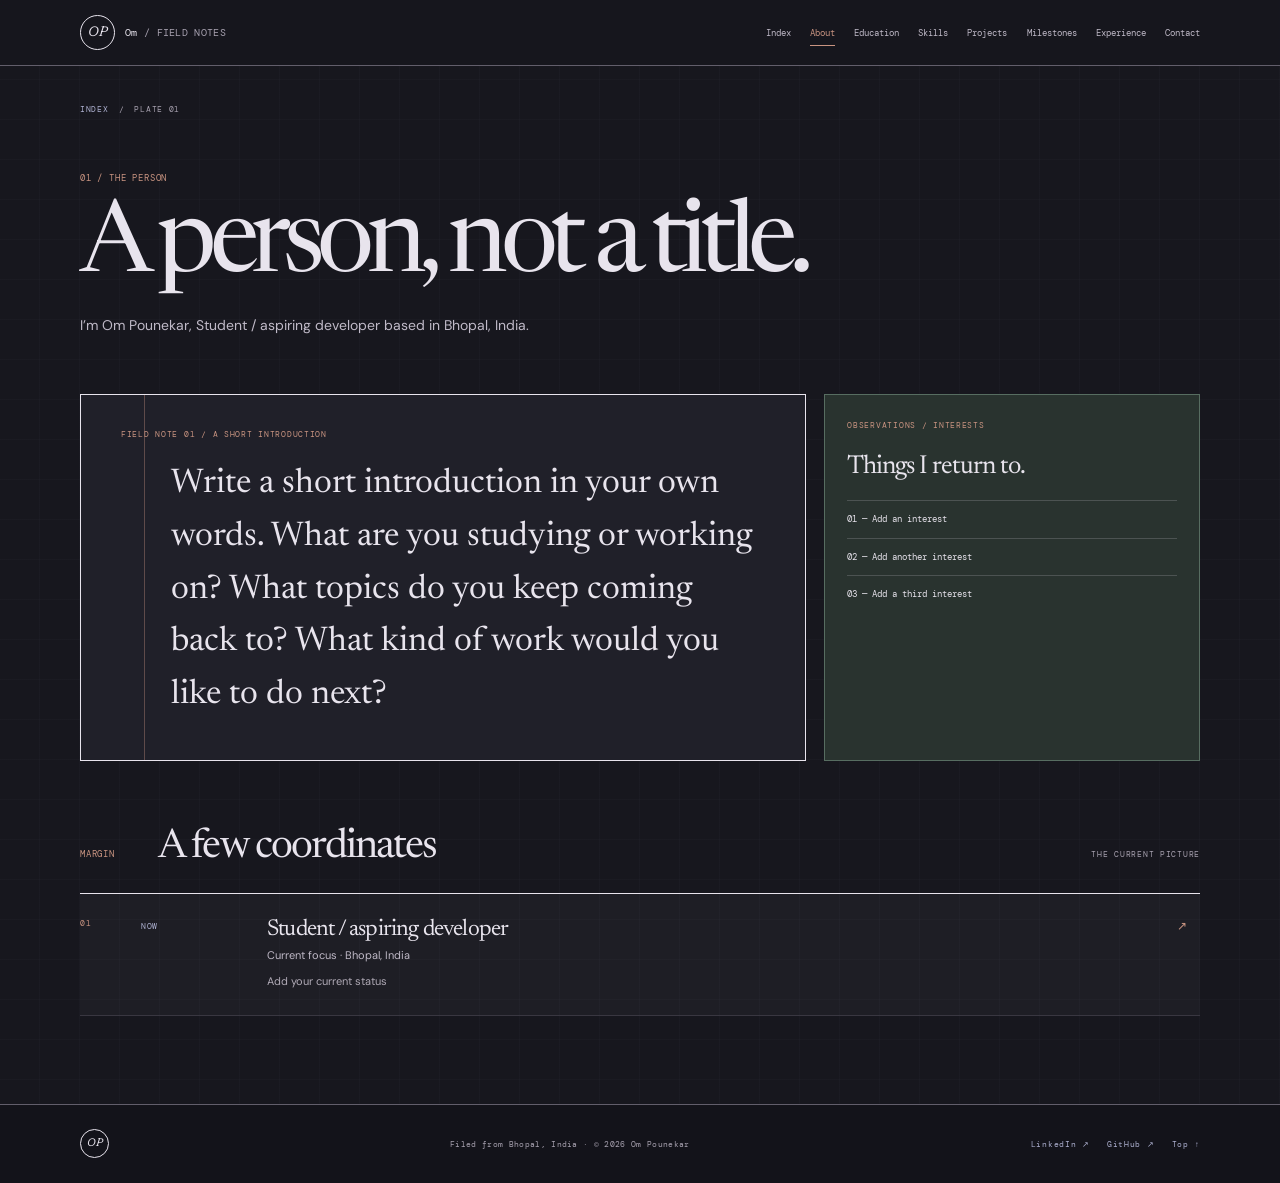
==== commit 6887e1fb: "Wesites Color Changed" ====
--- a/about/index.html
+++ b/about/index.html
@@ -3,7 +3,7 @@
   <head>
     <meta charset="utf-8">
     <meta name="viewport" content="width=device-width, initial-scale=1">
-    <meta name="theme-color" content="#eeeadd">
+    <meta name="theme-color" content="#17171e">
     <meta name="description" content="About Om Pounekar — interests, background, and current focus.">
     <title>About — Om Pounekar</title>
     <link rel="preconnect" href="https://fonts.googleapis.com">
--- a/style.css
+++ b/style.css
@@ -1,16 +1,16 @@
 :root {
-  color-scheme: light;
-  --paper: #eeeadd;
-  --paper-light: #f7f4e9;
-  --paper-shadow: #ded8c7;
-  --ink: #1d2c3b;
-  --ink-soft: #44515a;
-  --muted: #767a74;
-  --line: #c9c4b5;
-  --line-dark: #a9a495;
-  --red: #c95638;
-  --blue: #3159a1;
-  --acid: #d7ed78;
+  color-scheme: dark;
+  --paper: #17171e;
+  --paper-light: #202029;
+  --paper-shadow: #292831;
+  --ink: #e8e4ed;
+  --ink-soft: #c0bac8;
+  --muted: #a7a1af;
+  --line: #393741;
+  --line-dark: #625e6b;
+  --red: #c99481;
+  --blue: #aeb1d1;
+  --celadon: #29332f;
   --mono: "DM Mono", Consolas, monospace;
   --sans: "DM Sans", Arial, sans-serif;
   --display: "Space Grotesk", Arial, sans-serif;
@@ -22,7 +22,7 @@
 body {
   margin: 0;
   background-color: var(--paper);
-  background-image: linear-gradient(90deg, transparent 0 39px, rgb(49 89 161 / 6%) 40px, transparent 41px), linear-gradient(transparent 0 39px, rgb(49 89 161 / 6%) 40px, transparent 41px);
+  background-image: linear-gradient(90deg, transparent 0 39px, rgb(174 177 209 / 5%) 40px, transparent 41px), linear-gradient(transparent 0 39px, rgb(174 177 209 / 5%) 40px, transparent 41px);
   background-size: 40px 40px;
   color: var(--ink);
   font-family: var(--sans);
@@ -30,11 +30,11 @@
 }
 a { color: inherit; text-decoration: none; }
 button { font: inherit; }
-::selection { background: var(--acid); color: var(--ink); }
+::selection { background: #52675d; color: var(--ink); }
 .shell { width: min(1120px, calc(100% - 72px)); margin-inline: auto; }
 .skip-link { position: absolute; z-index: 20; top: 8px; left: 8px; padding: 12px 16px; transform: translateY(-150%); background: var(--ink); color: var(--paper-light); }
 .skip-link:focus { transform: translateY(0); }
-.site-header { position: sticky; z-index: 10; top: 0; border-bottom: 1px solid var(--ink); background: rgb(238 234 221 / 94%); backdrop-filter: blur(12px); }
+.site-header { position: sticky; z-index: 10; top: 0; border-bottom: 1px solid var(--line-dark); background: rgb(23 23 30 / 94%); backdrop-filter: blur(12px); }
 .nav { min-height: 65px; display: flex; align-items: center; justify-content: space-between; gap: 20px; }
 .brand { display: inline-flex; flex: 0 0 auto; align-items: center; gap: 10px; }
 .brand-seal, .footer-mark { display: grid; width: 35px; height: 35px; place-items: center; border: 1px solid var(--ink); border-radius: 50%; font-family: var(--serif); font-size: 14px; font-style: italic; }
@@ -55,14 +55,14 @@
   letter-spacing: .09em;
 }
 .hero-overline { display: flex; align-items: center; gap: 10px; color: var(--muted); }
-.live-mark { width: 7px; height: 7px; border-radius: 50%; background: var(--red); box-shadow: 0 0 0 4px rgb(201 86 56 / 13%); }
+.live-mark { width: 7px; height: 7px; border-radius: 50%; background: var(--red); box-shadow: 0 0 0 4px rgb(201 148 129 / 13%); }
 .overline-year { margin-left: auto; color: var(--red); }
 .hero-pretitle { margin: 52px 0 14px; color: var(--blue); font-size: 9px; }
 .hero-title { max-width: 610px; margin: 0 0 24px; font-family: var(--serif); font-size: clamp(62px, 7.6vw, 100px); font-weight: 400; letter-spacing: -.075em; line-height: .88; }
 .hero-title::after { display: block; width: 105px; height: 5px; margin-top: 18px; transform: rotate(-2deg); background: var(--red); content: ""; }
 .hero-intro { max-width: 430px; margin-bottom: 13px; color: var(--ink-soft); font-size: 14px; line-height: 1.8; }
 .hero-intro strong { color: var(--ink); font-weight: 700; }
-.hero-story { max-width: 415px; margin-bottom: 25px; color: #6a6e68; font-family: var(--serif); font-size: 17px; line-height: 1.6; }
+.hero-story { max-width: 415px; margin-bottom: 25px; color: #b8b2bf; font-family: var(--serif); font-size: 17px; line-height: 1.6; }
 .hero-actions { display: flex; flex-wrap: wrap; align-items: center; gap: 19px; }
 .ink-button { display: inline-flex; min-height: 43px; align-items: center; justify-content: center; padding: 0 15px; background: var(--ink); color: var(--paper-light); font-family: var(--mono); font-size: 9px; transition: background .2s ease, transform .2s ease; }
 .ink-button:hover { transform: translateY(-2px); background: var(--red); }
@@ -71,12 +71,12 @@
 .hero-coordinates { display: flex; gap: 13px; align-items: baseline; margin-top: 44px; color: var(--ink-soft); font-size: 8px; }
 .coordinate-label { color: var(--red); }
 
-.atlas-figure { position: relative; min-height: 450px; margin: 0; overflow: hidden; border: 1px solid var(--ink); background-color: #e0ddca; background-image: linear-gradient(90deg, transparent 49.8%, rgb(49 89 161 / 15%) 50%, transparent 50.2%), linear-gradient(transparent 49.8%, rgb(49 89 161 / 15%) 50%, transparent 50.2%); background-size: 24px 24px; }
-.contour-map { position: absolute; inset: 5% 4% 12%; overflow: hidden; background: repeating-radial-gradient(ellipse at 53% 48%, transparent 0 15px, rgb(49 89 161 / 52%) 16px 17px, transparent 18px 26px); transform: rotate(-17deg) scale(1.13, .86); }
-.contour { position: absolute; display: block; border: 1px solid rgb(201 86 56 / 56%); border-radius: 50%; transform: rotate(-22deg); }
+.atlas-figure { position: relative; min-height: 450px; margin: 0; overflow: hidden; border: 1px solid var(--line-dark); background-color: #202029; background-image: linear-gradient(90deg, transparent 49.8%, rgb(174 177 209 / 13%) 50%, transparent 50.2%), linear-gradient(transparent 49.8%, rgb(174 177 209 / 13%) 50%, transparent 50.2%); background-size: 24px 24px; }
+.contour-map { position: absolute; inset: 5% 4% 12%; overflow: hidden; background: repeating-radial-gradient(ellipse at 53% 48%, transparent 0 15px, rgb(174 177 209 / 43%) 16px 17px, transparent 18px 26px); transform: rotate(-17deg) scale(1.13, .86); }
+.contour { position: absolute; display: block; border: 1px solid rgb(201 148 129 / 56%); border-radius: 50%; transform: rotate(-22deg); }
 .contour-one { top: 26%; left: 28%; width: 47%; height: 31%; }
-.contour-two { top: 20%; left: 24%; width: 56%; height: 43%; border-color: rgb(201 86 56 / 40%); }
-.contour-three { top: 15%; left: 18%; width: 66%; height: 53%; border-color: rgb(201 86 56 / 28%); }
+.contour-two { top: 20%; left: 24%; width: 56%; height: 43%; border-color: rgb(201 148 129 / 40%); }
+.contour-three { top: 15%; left: 18%; width: 66%; height: 53%; border-color: rgb(201 148 129 / 28%); }
 .map-crosshair { position: absolute; top: 48%; left: 51%; width: 20px; height: 20px; border: 1px solid var(--red); border-radius: 50%; transform: translate(-50%, -50%); }
 .map-crosshair::before, .map-crosshair::after { position: absolute; top: 50%; left: 50%; background: var(--red); content: ""; transform: translate(-50%, -50%); }
 .map-crosshair::before { width: 36px; height: 1px; }
@@ -85,7 +85,7 @@
 .north-mark::after { width: 1px; height: 22px; background: var(--red); content: ""; }
 .map-pin { position: absolute; top: 46%; left: 50%; z-index: 2; display: grid; width: 32px; height: 32px; place-items: center; border: 1px solid var(--red); border-radius: 50%; background: var(--paper-light); color: var(--red); font-family: var(--mono); font-size: 9px; transform: translate(-50%, -50%); }
 .map-stamp { position: absolute; right: 20px; bottom: 43px; z-index: 2; display: flex; width: 128px; height: 128px; flex-direction: column; align-items: center; justify-content: center; gap: 7px; border: 1px solid var(--red); border-radius: 50%; color: var(--red); font-size: 7px; transform: rotate(9deg); }
-.map-stamp::before { position: absolute; inset: 5px; border: 1px solid rgb(201 86 56 / 45%); border-radius: 50%; content: ""; }
+.map-stamp::before { position: absolute; inset: 5px; border: 1px solid rgb(201 148 129 / 45%); border-radius: 50%; content: ""; }
 .map-stamp strong { font-family: var(--serif); font-size: 33px; font-weight: 400; letter-spacing: -.08em; }
 .figure-caption { position: absolute; right: 0; bottom: 0; left: 0; padding: 12px 14px; border-top: 1px solid var(--ink); background: var(--paper-light); color: var(--ink-soft); font-size: 8px; }
 .hero-index { position: absolute; right: 0; bottom: 18px; left: 0; display: flex; justify-content: space-between; gap: 10px; color: var(--muted); font-size: 8px; }
@@ -133,14 +133,14 @@
 .page-title { max-width: 780px; margin: 0 0 20px; font-family: var(--serif); font-size: clamp(54px, 8vw, 100px); font-weight: 400; letter-spacing: -.075em; line-height: .92; }
 .page-lede { max-width: 590px; margin: 0; color: var(--ink-soft); font-size: 14px; line-height: 1.8; }
 .story-sheet { position: relative; padding: 34px 40px 38px; border: 1px solid var(--ink); background: var(--paper-light); }
-.story-sheet::before { position: absolute; top: 0; bottom: 0; left: 63px; width: 1px; background: rgb(201 86 56 / 38%); content: ""; }
+.story-sheet::before { position: absolute; top: 0; bottom: 0; left: 63px; width: 1px; background: rgb(201 148 129 / 38%); content: ""; }
 .sheet-label { display: block; margin-bottom: 19px; color: var(--red); font-size: 8px; }
 .story-copy { max-width: 730px; margin: 0 0 0 50px; color: var(--ink); font-family: var(--serif); font-size: clamp(21px, 3vw, 34px); line-height: 1.55; }
 .about-composition { display: grid; grid-template-columns: 1.45fr .75fr; gap: 18px; margin-bottom: 66px; }
-.interest-sheet { padding: 25px 22px; border: 1px solid var(--ink); background: var(--acid); }
+.interest-sheet { padding: 25px 22px; border: 1px solid #576d61; background: var(--celadon); }
 .interest-sheet h2 { margin: 24px 0 20px; font-family: var(--serif); font-size: 26px; font-weight: 400; letter-spacing: -.04em; }
 .interest-list { margin: 0; padding: 0; list-style: none; }
-.interest-list li { padding: 11px 0; border-top: 1px solid rgb(29 44 59 / 24%); font-family: var(--mono); font-size: 9px; line-height: 1.6; }
+.interest-list li { padding: 11px 0; border-top: 1px solid rgb(232 228 237 / 18%); font-family: var(--mono); font-size: 9px; line-height: 1.6; }
 .section-head + .timeline { margin-top: 19px; }
 .timeline { border-top: 1px solid var(--ink); }
 .timeline-row { display: grid; grid-template-columns: 45px 110px minmax(0, 1fr) 23px; gap: 16px; align-items: start; padding: 24px 0; border-bottom: 1px solid var(--line); }
@@ -148,18 +148,18 @@
 .timeline-date { padding-top: 3px; color: var(--blue); font-size: 8px; }
 .timeline-content h2 { margin: 0 0 7px; font-family: var(--serif); font-size: 23px; font-weight: 400; letter-spacing: -.035em; }
 .timeline-place { margin: 0 0 10px; color: var(--ink-soft); font-size: 11px; }
-.timeline-description { max-width: 650px; margin: 0; color: #6b706c; font-size: 11px; line-height: 1.75; }
+.timeline-description { max-width: 650px; margin: 0; color: #b0aab6; font-size: 11px; line-height: 1.75; }
 .timeline-symbol { color: var(--red); font-family: var(--mono); font-size: 12px; }
-.current-row { background: rgb(247 244 233 / 55%); }
+.current-row { background: rgb(255 255 255 / 3%); }
 .record-link { display: inline-block; margin-top: 12px; color: var(--blue); font-family: var(--mono); font-size: 8px; }
 .record-link:hover { color: var(--red); }
-.margin-note { max-width: 540px; margin: 45px 0 0 auto; padding: 18px 21px; border-left: 3px solid var(--red); background: rgb(247 244 233 / 65%); }
+.margin-note { max-width: 540px; margin: 45px 0 0 auto; padding: 18px 21px; border-left: 3px solid var(--red); background: rgb(255 255 255 / 4%); }
 .margin-note p { margin: 10px 0 0; font-family: var(--serif); font-size: 19px; line-height: 1.45; }
 
 .skills-board { display: grid; grid-template-columns: repeat(3, 1fr); align-items: start; gap: 14px; }
-.skill-sheet { min-height: 244px; padding: 20px; border: 1px solid var(--ink); background: var(--paper-light); }
-.skill-sheet:nth-child(2) { margin-top: 30px; background: #e4e0d0; }
-.skill-sheet:nth-child(3) { margin-top: 60px; background: var(--acid); }
+.skill-sheet { min-height: 244px; padding: 20px; border: 1px solid var(--line-dark); background: var(--paper-light); }
+.skill-sheet:nth-child(2) { margin-top: 30px; background: #25242d; }
+.skill-sheet:nth-child(3) { margin-top: 60px; border-color: #576d61; background: var(--celadon); }
 .skill-sheet-number { color: var(--red); font-size: 8px; }
 .skill-sheet h2 { margin: 38px 0 16px; font-family: var(--serif); font-size: 25px; font-weight: 400; letter-spacing: -.04em; }
 .skill-list { margin: 0; padding: 0; list-style: none; }
@@ -177,24 +177,24 @@
 .project-tags { display: flex; flex-wrap: wrap; gap: 7px; margin: 17px 0 0; padding: 0; list-style: none; font-size: 7px; }
 .project-tags li { padding: 6px 8px; border: 1px solid var(--line-dark); }
 .project-actions { display: flex; flex-wrap: wrap; gap: 15px; }
-.project-drawing { position: relative; height: 170px; overflow: hidden; border: 1px solid var(--ink); background: repeating-linear-gradient(45deg, transparent 0 10px, rgb(49 89 161 / 10%) 10px 11px), #dedfc8; }
+.project-drawing { position: relative; height: 170px; overflow: hidden; border: 1px solid var(--line-dark); background: repeating-linear-gradient(45deg, transparent 0 10px, rgb(174 177 209 / 10%) 10px 11px), #24232d; }
 .project-drawing::before { position: absolute; top: 15%; left: 23%; width: 65%; height: 70%; border: 1px solid var(--blue); border-radius: 50%; content: ""; transform: rotate(-28deg); }
-.project-drawing::after { position: absolute; top: 22%; left: 30%; width: 50%; height: 55%; border: 1px solid rgb(201 86 56 / 70%); border-radius: 50%; content: ""; transform: rotate(21deg); }
-.drawing-1 { background-color: #e7d4be; }
+.project-drawing::after { position: absolute; top: 22%; left: 30%; width: 50%; height: 55%; border: 1px solid rgb(201 148 129 / 70%); border-radius: 50%; content: ""; transform: rotate(21deg); }
+.drawing-1 { background-color: #30272a; }
 .drawing-1::before { border-radius: 0; transform: rotate(24deg); }
 .drawing-1::after { border-radius: 0; transform: rotate(-19deg); }
-.drawing-2 { background-color: #d7dfd1; }
+.drawing-2 { background-color: #222c29; }
 .drawing-2::before { width: 60%; height: 60%; border-radius: 0; transform: rotate(45deg); }
 .drawing-2::after { width: 60%; height: 60%; border-radius: 0; transform: rotate(-45deg); }
-.drawing-ring { position: absolute; z-index: 1; top: 50%; left: 50%; width: 98px; height: 98px; border: 1px solid rgb(49 89 161 / 55%); border-radius: 50%; transform: translate(-50%, -50%); }
+.drawing-ring { position: absolute; z-index: 1; top: 50%; left: 50%; width: 98px; height: 98px; border: 1px solid rgb(174 177 209 / 55%); border-radius: 50%; transform: translate(-50%, -50%); }
 .ring-two { width: 56px; height: 56px; border-color: var(--red); }
-.drawing-center { position: absolute; z-index: 2; top: 50%; left: 50%; display: grid; width: 29px; height: 29px; place-items: center; border: 1px solid var(--ink); background: var(--paper-light); color: var(--red); font-family: var(--mono); font-size: 8px; transform: translate(-50%, -50%); }
+.drawing-center { position: absolute; z-index: 2; top: 50%; left: 50%; display: grid; width: 29px; height: 29px; place-items: center; border: 1px solid var(--line-dark); background: var(--paper); color: var(--red); font-family: var(--mono); font-size: 8px; transform: translate(-50%, -50%); }
 
 .contact-records { display: grid; grid-template-columns: 130px minmax(0, 1fr); border-top: 1px solid var(--ink); }
 .contact-record { min-height: 72px; display: flex; align-items: center; padding: 18px 15px 18px 0; border-bottom: 1px solid var(--line); color: var(--blue); font-size: 9px; }
 .contact-record:hover { color: var(--red); }
 .contact-detail { display: flex; align-items: center; border-bottom: 1px solid var(--line); color: var(--ink); font-family: var(--serif); font-size: 22px; overflow-wrap: anywhere; }
-.contact-note { max-width: 510px; margin: 62px 0 0 auto; padding: 24px; border: 1px solid var(--ink); background: var(--acid); }
+.contact-note { max-width: 510px; margin: 62px 0 0 auto; padding: 24px; border: 1px solid #576d61; background: var(--celadon); }
 .contact-note p { margin: 12px 0 0; font-family: var(--serif); font-size: 24px; line-height: 1.4; }
 .empty-note { padding: 18px; border: 1px dashed var(--line-dark); color: var(--ink-soft); font-size: 9px; line-height: 1.7; }
 .loading-note { width: min(1120px, calc(100% - 72px)); margin: 60px auto; color: var(--muted); font-family: var(--mono); font-size: 10px; }
@@ -202,7 +202,7 @@
 .load-error h1 { font-family: var(--serif); font-size: 32px; font-weight: 400; }
 .load-error p { color: var(--ink-soft); font-size: 13px; line-height: 1.7; }
 
-.site-footer { border-top: 1px solid var(--ink); background: #e5e0d1; }
+.site-footer { border-top: 1px solid var(--line-dark); background: #13131a; }
 .footer-inner { min-height: 78px; display: flex; align-items: center; justify-content: space-between; gap: 20px; }
 .footer-mark { width: 29px; height: 29px; font-size: 11px; }
 .footer-credit { margin: 0; color: var(--muted); font-size: 8px; letter-spacing: .04em; }
@@ -217,7 +217,7 @@
   .menu-toggle span { width: 16px; height: 1px; background: var(--ink); transition: transform .18s ease; }
   .menu-toggle[aria-expanded="true"] span:first-child { transform: translateY(3.5px) rotate(45deg); }
   .menu-toggle[aria-expanded="true"] span:last-child { transform: translateY(-3.5px) rotate(-45deg); }
-  .site-nav { position: absolute; top: 61px; right: 0; left: 0; display: none; align-items: stretch; gap: 0; padding: 10px 26px 19px; border-bottom: 1px solid var(--ink); background: var(--paper); }
+  .site-nav { position: absolute; top: 61px; right: 0; left: 0; display: none; align-items: stretch; gap: 0; padding: 10px 26px 19px; border-bottom: 1px solid var(--line-dark); background: var(--paper); }
   .site-nav.is-open { display: flex; flex-direction: column; }
   .site-nav a { padding: 12px 0; border-bottom: 1px solid var(--line); }
   .site-nav a[aria-current="page"]::after { display: none; }
